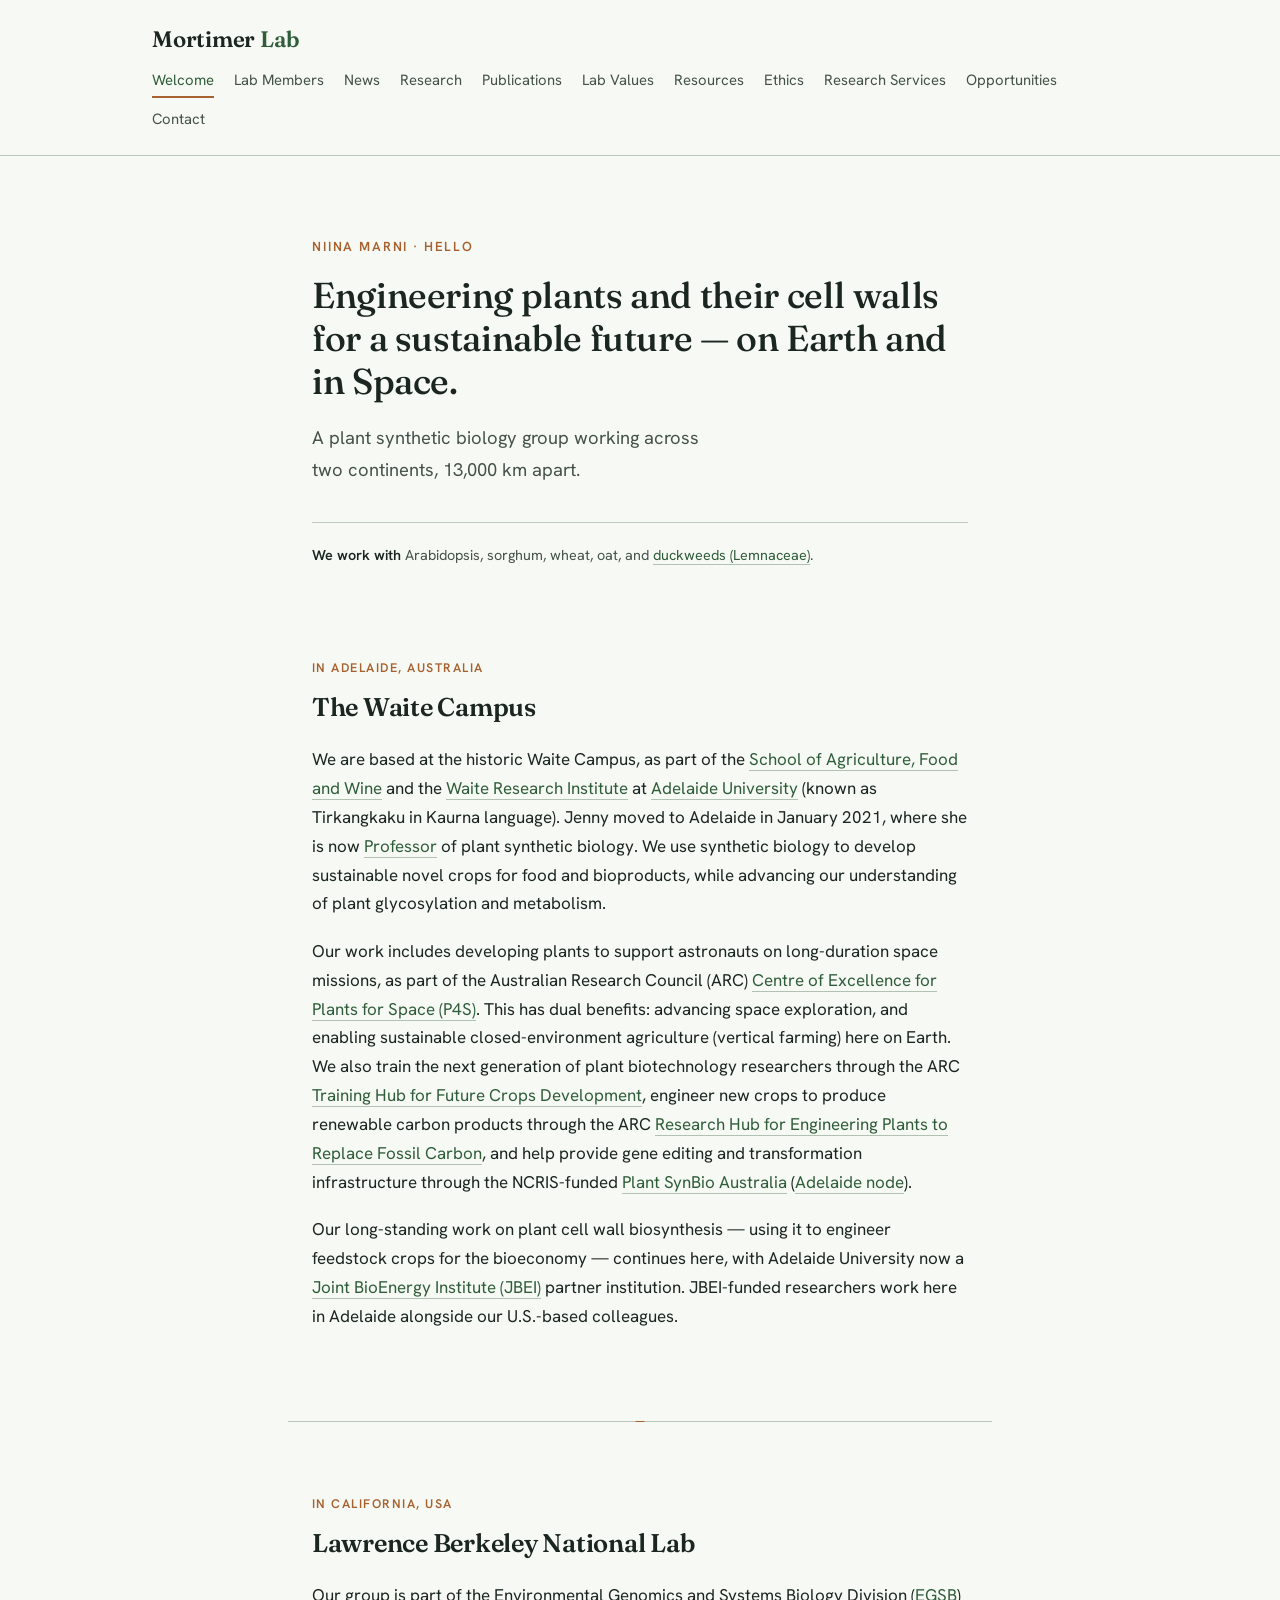
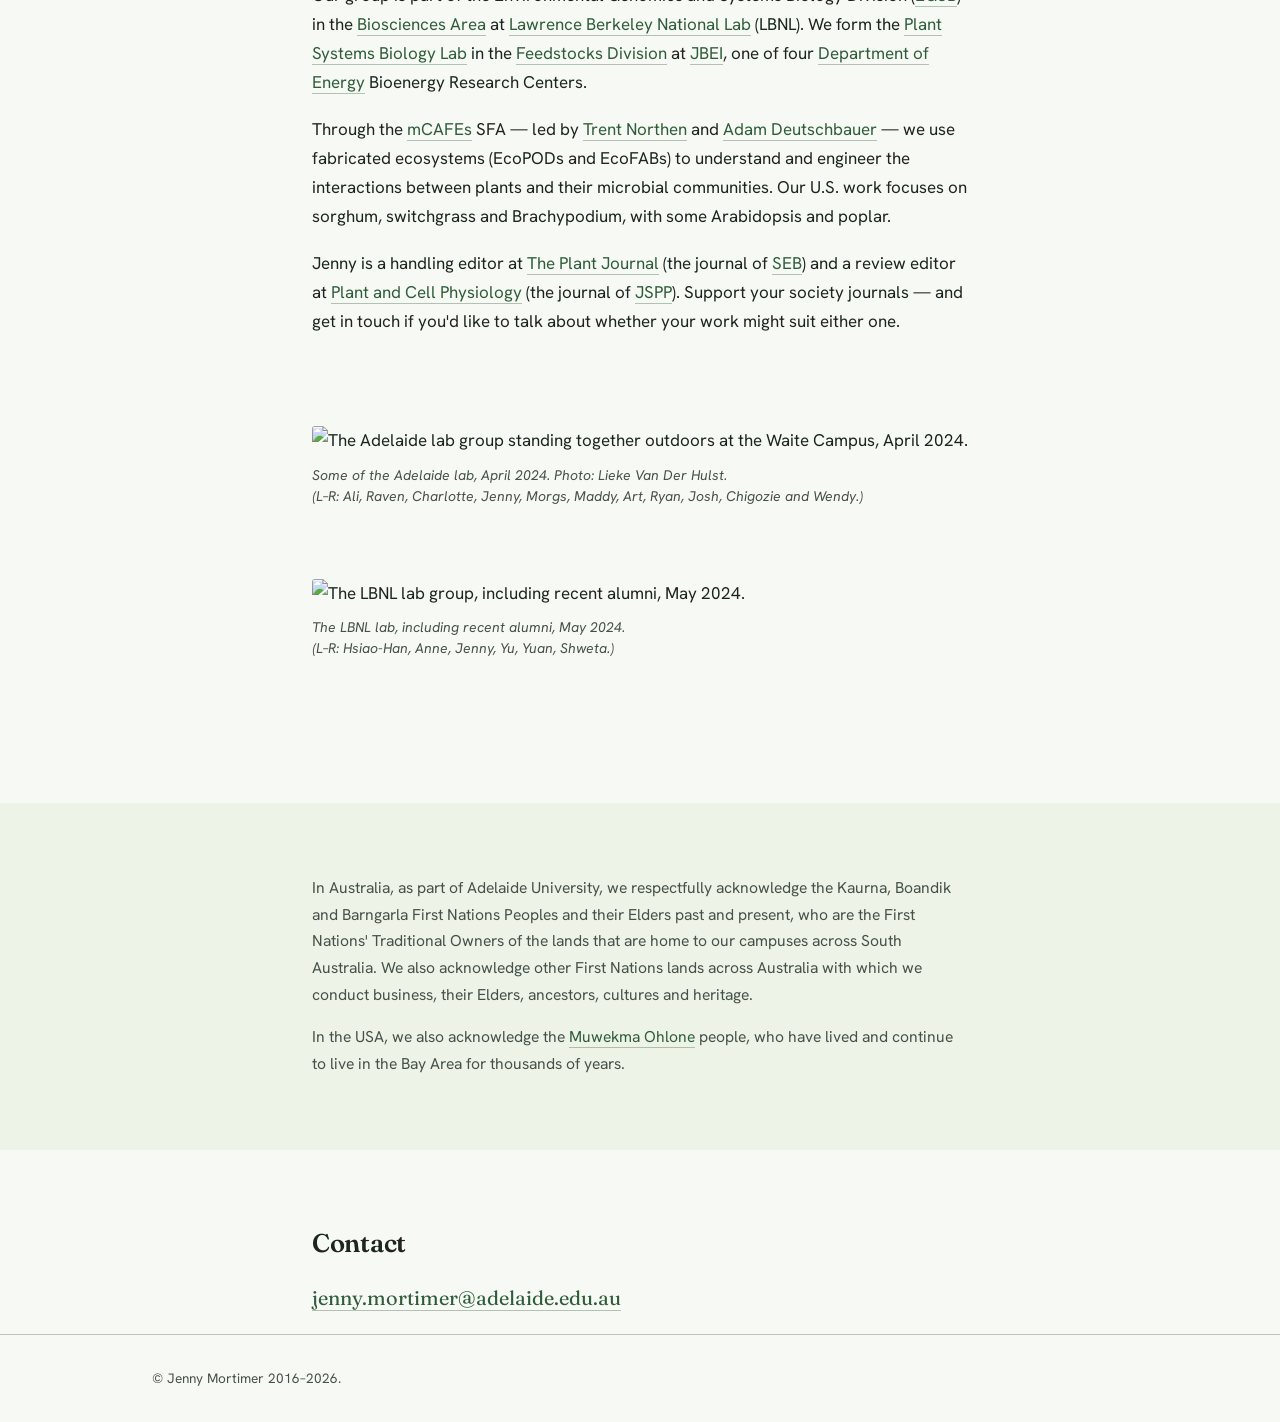
==== index.html @ 2d6cb2d3 "Initial upload" ====
<!DOCTYPE html>
<html lang="en">
<head>
<meta charset="utf-8">
<meta name="viewport" content="width=device-width, initial-scale=1">
<title>Mortimer Laboratory — Engineering plants for a sustainable future, on Earth and in Space</title>
<meta name="description" content="The Mortimer Lab engineers plants and their cell walls for a sustainable future, on Earth and in Space. Based at Adelaide University, Australia, and Lawrence Berkeley National Lab, USA.">
<link rel="preconnect" href="https://fonts.googleapis.com">
<link rel="preconnect" href="https://fonts.gstatic.com" crossorigin>
<link href="https://fonts.googleapis.com/css2?family=Fraunces:opsz,wght@9..144,400;9..144,500;9..144,600&family=Hanken+Grotesk:wght@400;500;600&display=swap" rel="stylesheet">
<link rel="stylesheet" href="style.css">
</head>

<body>

<header class="site-header">
  <div class="wrap wrap-wide">
    <a class="wordmark" href="index.html">Mortimer&nbsp;<span>Lab</span></a>
    <nav class="primary" aria-label="Primary">
      <a href="index.html" aria-current="page">Welcome</a>
      <a href="lab-members.html">Lab Members</a>
      <a href="news.html">News</a>
      <a href="research.html">Research</a>
      <a href="publications.html">Publications</a>
      <a href="lab-values.html">Lab Values</a>
      <a href="resources.html">Resources</a>
      <a href="ethics.html">Ethics</a>
      <a href="research-services.html">Research Services</a>
      <a href="opportunities.html">Opportunities</a>
      <a href="contact.html">Contact</a>
    </nav>
  </div>
</header>

<main>

  <section class="hero wrap" aria-labelledby="thesis">
    <p class="eyebrow">Niina marni&nbsp;·&nbsp;Hello</p>
    <h1 id="thesis">Engineering plants and their cell walls for a sustainable future — on Earth and in Space.</h1>
    <p class="lede">A plant synthetic biology group working across two continents, 13,000&nbsp;km apart.</p>
    <p class="systems">
      <strong>We work with</strong> Arabidopsis, sorghum, wheat, oat,
      and <a href="https://duckweedaustralia.org/">duckweeds (Lemnaceae)</a>.
    </p>
  </section>

  <section class="wrap" aria-labelledby="adelaide">
    <h2 id="adelaide"><span class="kicker">In Adelaide, Australia</span>The Waite Campus</h2>
    <p>
      We are based at the historic Waite Campus, as part of the
      <a href="https://adelaideuni.edu.au/about/school/agriculture-food-wine/about/">School of Agriculture, Food and Wine</a>
      and the <a href="https://www.thewaite.org/waite-partners/waite-research-institute/">Waite Research Institute</a>
      at <a href="https://adelaideuni.edu.au/">Adelaide University</a> (known as Tirkangkaku in Kaurna language).
      Jenny moved to Adelaide in January 2021, where she is now
      <a href="https://researchers.adelaide.edu.au/profile/jenny.mortimer">Professor</a> of plant synthetic biology.
      We use synthetic biology to develop sustainable novel crops for food and bioproducts, while advancing our
      understanding of plant glycosylation and metabolism.
    </p>
    <p>
      Our work includes developing plants to support astronauts on long-duration space missions, as part of the
      Australian Research Council (ARC) <a href="https://plants4space.com/">Centre of Excellence for Plants for Space (P4S)</a>.
      This has dual benefits: advancing space exploration, and enabling sustainable closed-environment agriculture
      (vertical farming) here on Earth. We also train the next generation of plant biotechnology researchers through the
      ARC <a href="https://futurecropscentre.edu.au/">Training Hub for Future Crops Development</a>, engineer new crops to
      produce renewable carbon products through the ARC
      <a href="https://plants-for-carbon.com.au/">Research Hub for Engineering Plants to Replace Fossil Carbon</a>, and
      help provide gene editing and transformation infrastructure through the NCRIS-funded
      <a href="https://plantsynbio.au/">Plant SynBio Australia</a>
      (<a href="https://adelaideuni.edu.au/research/plant-synbio-australia/">Adelaide node</a>).
    </p>
    <p>
      Our long-standing work on plant cell wall biosynthesis — using it to engineer feedstock crops for the bioeconomy —
      continues here, with Adelaide University now a <a href="http://www.jbei.org">Joint BioEnergy Institute (JBEI)</a>
      partner institution. JBEI-funded researchers work here in Adelaide alongside our U.S.-based colleagues.
    </p>
  </section>

  <hr class="divider" aria-hidden="true">

  <section class="wrap" aria-labelledby="california">
    <h2 id="california"><span class="kicker">In California, USA</span>Lawrence Berkeley National Lab</h2>
    <p>
      Our group is part of the Environmental Genomics and Systems Biology Division
      (<a href="http://biosciences.lbl.gov/divisions/egsb/">EGSB</a>) in the
      <a href="http://biosciences.lbl.gov/">Biosciences Area</a> at
      <a href="http://www.lbl.gov">Lawrence Berkeley National Lab</a> (LBNL). We form the
      <a href="http://www.jbei.org/research/divisions/feedstock/plant-systems-biology/">Plant Systems Biology Lab</a>
      in the <a href="http://www.jbei.org/research/divisions/feedstock/">Feedstocks Division</a> at
      <a href="http://www.jbei.org">JBEI</a>, one of four
      <a href="http://energy.gov">Department of Energy</a> Bioenergy Research Centers.
    </p>
    <p>
      Through the <a href="https://mcafes.lbl.gov/">mCAFEs</a> SFA — led by
      <a href="http://www.northenlab.org/">Trent Northen</a> and
      <a href="https://biosciences.lbl.gov/profiles/adam-m-deutschbauer/">Adam Deutschbauer</a> — we use fabricated
      ecosystems (EcoPODs and EcoFABs) to understand and engineer the interactions between plants and their microbial
      communities. Our U.S. work focuses on sorghum, switchgrass and Brachypodium, with some Arabidopsis and poplar.
    </p>
    <p>
      Jenny is a handling editor at <a href="https://onlinelibrary.wiley.com/journal/1365313x">The Plant Journal</a>
      (the journal of <a href="https://www.sebiology.org/">SEB</a>) and a review editor at
      <a href="https://academic.oup.com/pcp">Plant and Cell Physiology</a> (the journal of
      <a href="https://jspp.org/en/">JSPP</a>). Support your society journals — and get in touch if you'd like to talk
      about whether your work might suit either one.
    </p>
  </section>

  <section class="wrap" aria-label="The team">
    <figure>
      <img src="https://mortimerlab.org/wp-content/uploads/2024/04/media.jpg?w=1024"
           alt="The Adelaide lab group standing together outdoors at the Waite Campus, April 2024.">
      <figcaption>
        Some of the Adelaide lab, April 2024. Photo: Lieke Van Der Hulst.<br>
        (L–R: Ali, Raven, Charlotte, Jenny, Morgs, Maddy, Art, Ryan, Josh, Chigozie and Wendy.)
      </figcaption>
    </figure>
    <figure>
      <img src="https://mortimerlab.org/wp-content/uploads/2024/05/lbnl.jpeg?w=1024"
           alt="The LBNL lab group, including recent alumni, May 2024.">
      <figcaption>
        The LBNL lab, including recent alumni, May 2024.<br>
        (L–R: Hsiao-Han, Anne, Jenny, Yu, Yuan, Shweta.)
      </figcaption>
    </figure>
  </section>

</main>

<section class="acknowledgement" aria-label="Acknowledgement of Country">
  <div class="wrap">
    <p>
      In Australia, as part of Adelaide University, we respectfully acknowledge the Kaurna, Boandik and Barngarla
      First Nations Peoples and their Elders past and present, who are the First Nations' Traditional Owners of the
      lands that are home to our campuses across South Australia. We also acknowledge other First Nations lands across
      Australia with which we conduct business, their Elders, ancestors, cultures and heritage.
    </p>
    <p>
      In the USA, we also acknowledge the
      <a href="https://grad.berkeley.edu/land-acknowledgement/">Muwekma Ohlone</a> people, who have lived and continue
      to live in the Bay Area for thousands of years.
    </p>
  </div>
</section>

<section class="contact wrap" aria-labelledby="contact">
  <h2 id="contact">Contact</h2>
  <p class="email"><a href="mailto:jenny.mortimer@adelaide.edu.au">jenny.mortimer@adelaide.edu.au</a></p>
</section>

<footer class="site-footer">
  <div class="wrap wrap-wide">© Jenny Mortimer 2016–2026.</div>
</footer>

</body>
</html>
---- style.css ----
/* ============================================================================
   MORTIMER LAB — SHARED STYLESHEET
   Every page links this one file. Edit here once and the whole site updates.
   Sections:
     1. Design tokens (colour, type, layout) — your main dials
     2. Base + links
     3. Header + navigation
     4. Page header (interior pages)
     5. Hero (home page only)
     6. Prose + dividers + figures
     7. Acknowledgement of Country
     8. Lab members (roster)
     9. Publications + patents
    10. News
    11. Research topics
    12. Resources + link lists
    13. Opportunities
    14. Contact + footer
    15. Motion
   ========================================================================== */

/* ====================== 1. DESIGN TOKENS ================================== */
:root{
  /* Colour — botanical palette, deliberately away from flat grey */
  --paper:    #F7F9F4;  /* page background — warm white with a green tint   */
  --band:     #EEF3E8;  /* deeper panel for set-apart sections              */
  --ink:      #1B2620;  /* main text — deep forest charcoal, not pure black */
  --ink-soft: #45524A;  /* secondary text, captions                        */
  --leaf:     #2F5D3A;  /* primary accent — links, rules, emphasis         */
  --leaf-deep:#20412A;  /* darker green for hover                          */
  --stem:     #6E8A74;  /* muted sage — hairlines, quiet detail            */
  --clay:     #A6612F;  /* warm earth accent, used very sparingly          */

  /* Type */
  --display: "Fraunces", Georgia, "Times New Roman", serif;
  --body:    "Hanken Grotesk", -apple-system, BlinkMacSystemFont, "Segoe UI", Roboto, sans-serif;

  /* Layout */
  --measure: 44rem;     /* comfortable reading width                       */
  --wide:    64rem;     /* header / footer / roster width                  */
  --gap:     clamp(2.5rem, 6vw, 4.5rem);
}

*{ box-sizing:border-box; }
html{ scroll-behavior:smooth; }

/* ====================== 2. BASE + LINKS =================================== */
body{
  margin:0;
  background:var(--paper);
  color:var(--ink);
  font-family:var(--body);
  font-size:1.0625rem;
  line-height:1.7;
  -webkit-font-smoothing:antialiased;
  text-rendering:optimizeLegibility;
}

/* Content columns */
.wrap{ width:100%; max-width:var(--measure); margin-inline:auto; padding-inline:1.5rem; }
.wrap-wide{ max-width:var(--wide); }

a{
  color:var(--leaf);
  text-decoration:none;
  border-bottom:1px solid color-mix(in srgb, var(--leaf) 35%, transparent);
  transition:color .15s ease, border-color .15s ease;
}
a:hover{ color:var(--leaf-deep); border-bottom-color:var(--clay); }
a:focus-visible{ outline:2px solid var(--leaf); outline-offset:3px; border-radius:2px; }

/* A reusable eyebrow label */
.eyebrow{
  font-size:.82rem; letter-spacing:.14em; text-transform:uppercase;
  color:var(--clay); font-weight:600; margin:0 0 1rem;
}

/* ====================== 3. HEADER + NAV =================================== */
.site-header{
  border-bottom:1px solid color-mix(in srgb, var(--stem) 45%, transparent);
  background:var(--paper);
}
.site-header .wrap{
  display:flex; flex-wrap:wrap; align-items:baseline;
  gap:.5rem 2rem; padding-block:1.25rem;
}
.wordmark{
  font-family:var(--display); font-weight:600; font-size:1.4rem;
  letter-spacing:-0.01em; color:var(--ink); border:0; white-space:nowrap;
}
.wordmark span{ color:var(--leaf); }

nav.primary{ margin-left:auto; display:flex; flex-wrap:wrap; gap:.4rem 1.25rem; font-size:.93rem; }
nav.primary a{ border:0; color:var(--ink-soft); padding-block:.15rem; }
nav.primary a:hover{ color:var(--leaf); }
nav.primary a[aria-current="page"]{ color:var(--leaf); border-bottom:2px solid var(--clay); }

/* ====================== 4. PAGE HEADER (interior pages) =================== */
.page-head{ padding-block:clamp(2.5rem,6vw,4rem) var(--gap); }
.page-title{
  font-family:var(--display); font-weight:500;
  font-size:clamp(1.9rem, 4vw, 2.6rem); line-height:1.15;
  letter-spacing:-0.015em; margin:0;
}
.page-head .standfirst{
  font-size:1.15rem; color:var(--ink-soft); margin:1rem 0 0; max-width:46ch;
}

/* ====================== 5. HERO (home only) ============================== */
.hero{ padding-block:clamp(2.5rem,7vw,5rem) var(--gap); animation:rise .6s ease both; }
.hero h1{
  font-family:var(--display); font-weight:500;
  /* Kept deliberately restrained — large enough to lead, not to shout */
  font-size:clamp(1.5rem, 3.4vw, 2.25rem); line-height:1.2;
  letter-spacing:-0.01em; margin:0 0 1.25rem; max-width:30ch;
}
.hero .lede{ font-size:1.15rem; color:var(--ink-soft); max-width:42ch; margin:0; }
.systems{
  margin-top:2.25rem; padding-top:1.25rem;
  border-top:1px solid color-mix(in srgb, var(--stem) 40%, transparent);
  font-size:.9rem; color:var(--ink-soft);
}
.systems strong{ color:var(--ink); font-weight:600; }

/* ====================== 6. PROSE + DIVIDERS + FIGURES ==================== */
main section{ padding-block:0 var(--gap); }

h2{
  font-family:var(--display); font-weight:600; font-size:1.6rem;
  letter-spacing:-0.01em; margin:0 0 1rem; scroll-margin-top:1.5rem;
}
h3{ font-family:var(--display); font-weight:600; font-size:1.2rem; margin:0 0 .5rem; }
p{ margin:0 0 1.15rem; }
ul, ol{ margin:0 0 1.15rem; padding-left:1.25rem; }
li{ margin-bottom:.35rem; }

/* Eyebrow that sits above an h2 (e.g. a place name) */
.kicker{
  display:block; font-family:var(--body); font-weight:600; font-size:.78rem;
  letter-spacing:.12em; text-transform:uppercase; color:var(--clay); margin-bottom:.4rem;
}

/* Thin divider with a small node — a quiet nod to plant stems */
.divider{
  border:0; height:1px; background:color-mix(in srgb, var(--stem) 45%, transparent);
  max-width:var(--measure); margin:0 auto var(--gap); position:relative;
}
.divider::before{
  content:""; position:absolute; left:50%; top:50%;
  width:7px; height:7px; transform:translate(-50%,-50%) rotate(45deg); background:var(--clay);
}

figure{ margin:0 0 var(--gap); }
figure img{ width:100%; height:auto; border-radius:3px; display:block; }
figcaption{ font-size:.875rem; color:var(--ink-soft); font-style:italic; margin-top:.6rem; line-height:1.5; }

/* ====================== 7. ACKNOWLEDGEMENT OF COUNTRY ==================== */
.acknowledgement{ background:var(--band); padding-block:var(--gap); margin-bottom:var(--gap); }
.acknowledgement p{ font-size:.98rem; color:var(--ink-soft); margin-bottom:1rem; }
.acknowledgement p:last-child{ margin-bottom:0; }

/* ====================== 8. LAB MEMBERS (roster) ========================= */
.roster-nav{ display:flex; flex-wrap:wrap; gap:.4rem 1.25rem; font-size:.9rem; margin-bottom:var(--gap); }
.roster-nav a{ border:0; color:var(--ink-soft); }
.roster-nav a:hover{ color:var(--leaf); }

.person{ display:flex; gap:1.1rem; margin-bottom:2rem; }
.person .avatar{
  width:88px; height:88px; flex:none; object-fit:cover; border-radius:3px;
  background:var(--band);
}
.person-name{ margin:0 0 .15rem; font-size:1.1rem; }
.person-role{
  display:block; font-family:var(--body); font-weight:500; font-size:.9rem;
  color:var(--ink-soft); margin-top:.1rem;
}
.person-meta{ list-style:none; padding:0; margin:.5rem 0 .4rem; font-size:.9rem; color:var(--ink-soft); }
.person-meta li{ margin-bottom:.15rem; }
.person-links{ font-size:.88rem; margin:0; }

/* PI gets a larger photo */
.person--lead .avatar{ width:140px; height:auto; }

/* Alumni / "where they went next" — compact list */
.alumni{ list-style:none; padding:0; margin:0; }
.alumni li{ margin-bottom:.7rem; font-size:.95rem; }
.alumni strong{ color:var(--ink); }

/* ====================== 9. PUBLICATIONS + PATENTS ======================= */
.pub-list{ list-style:none; padding:0; margin:0 0 var(--gap); }
.pub-list li{
  padding-left:1.4rem; text-indent:-1.4rem;   /* hanging indent for references */
  margin-bottom:.85rem; font-size:.96rem; line-height:1.6;
}
.pub-list li::before{ content:"–"; color:var(--clay); margin-right:.55rem; }

/* ====================== 10. NEWS ======================================== */
.news-entry{ padding-bottom:1.75rem; margin-bottom:1.75rem;
  border-bottom:1px solid color-mix(in srgb, var(--stem) 30%, transparent); }
.news-entry:last-child{ border-bottom:0; }
.news-date{
  font-family:var(--body); font-weight:600; font-size:.78rem; letter-spacing:.1em;
  text-transform:uppercase; color:var(--clay); margin:0 0 .4rem;
}

/* ====================== 11. RESEARCH TOPICS ============================= */
.topic{ padding-bottom:.5rem; }
.topic-meta{ font-size:.9rem; color:var(--ink-soft); margin:.4rem 0 0; }
.topic-meta strong{ color:var(--ink); }

/* ====================== 12. RESOURCES + LINK LISTS ===================== */
.link-group{ margin-bottom:var(--gap); }
.link-group ul{ list-style:none; padding:0; }
.link-group li{ margin-bottom:.5rem; }

/* ====================== 13. OPPORTUNITIES ============================== */
.position{
  border:1px solid color-mix(in srgb, var(--stem) 40%, transparent);
  border-radius:4px; padding:1.25rem 1.4rem; margin-bottom:1.25rem; background:#fff;
}
.position h3{ margin-top:0; }

/* ====================== 14. CONTACT + FOOTER ========================== */
.contact .email{ font-family:var(--display); font-size:1.25rem; }

.site-footer{
  border-top:1px solid color-mix(in srgb, var(--stem) 45%, transparent);
  padding-block:2rem; font-size:.85rem; color:var(--ink-soft);
}

/* ====================== 15. MOTION ==================================== */
@keyframes rise{ from{ opacity:0; transform:translateY(12px); } to{ opacity:1; transform:none; } }

@media (prefers-reduced-motion:reduce){
  *{ animation:none !important; transition:none !important; }
  html{ scroll-behavior:auto; }
}

/* ====================== RESPONSIVE ==================================== */
@media (max-width:30rem){
  .person{ flex-direction:column; gap:.6rem; }
  .person .avatar{ width:96px; height:96px; }
  .person--lead .avatar{ width:120px; }
}

/* ----------------------------------------------------------------
   16. Contact blocks + misc helpers (added with the final pages)
   ---------------------------------------------------------------- */
.contact-block {
  margin: 2rem 0;
  padding-left: 1rem;
  border-left: 3px solid var(--band);
}
.contact-block h2 {
  margin-top: 0;
}
.person-body {
  flex: 1 1 auto;
  min-width: 0;
}
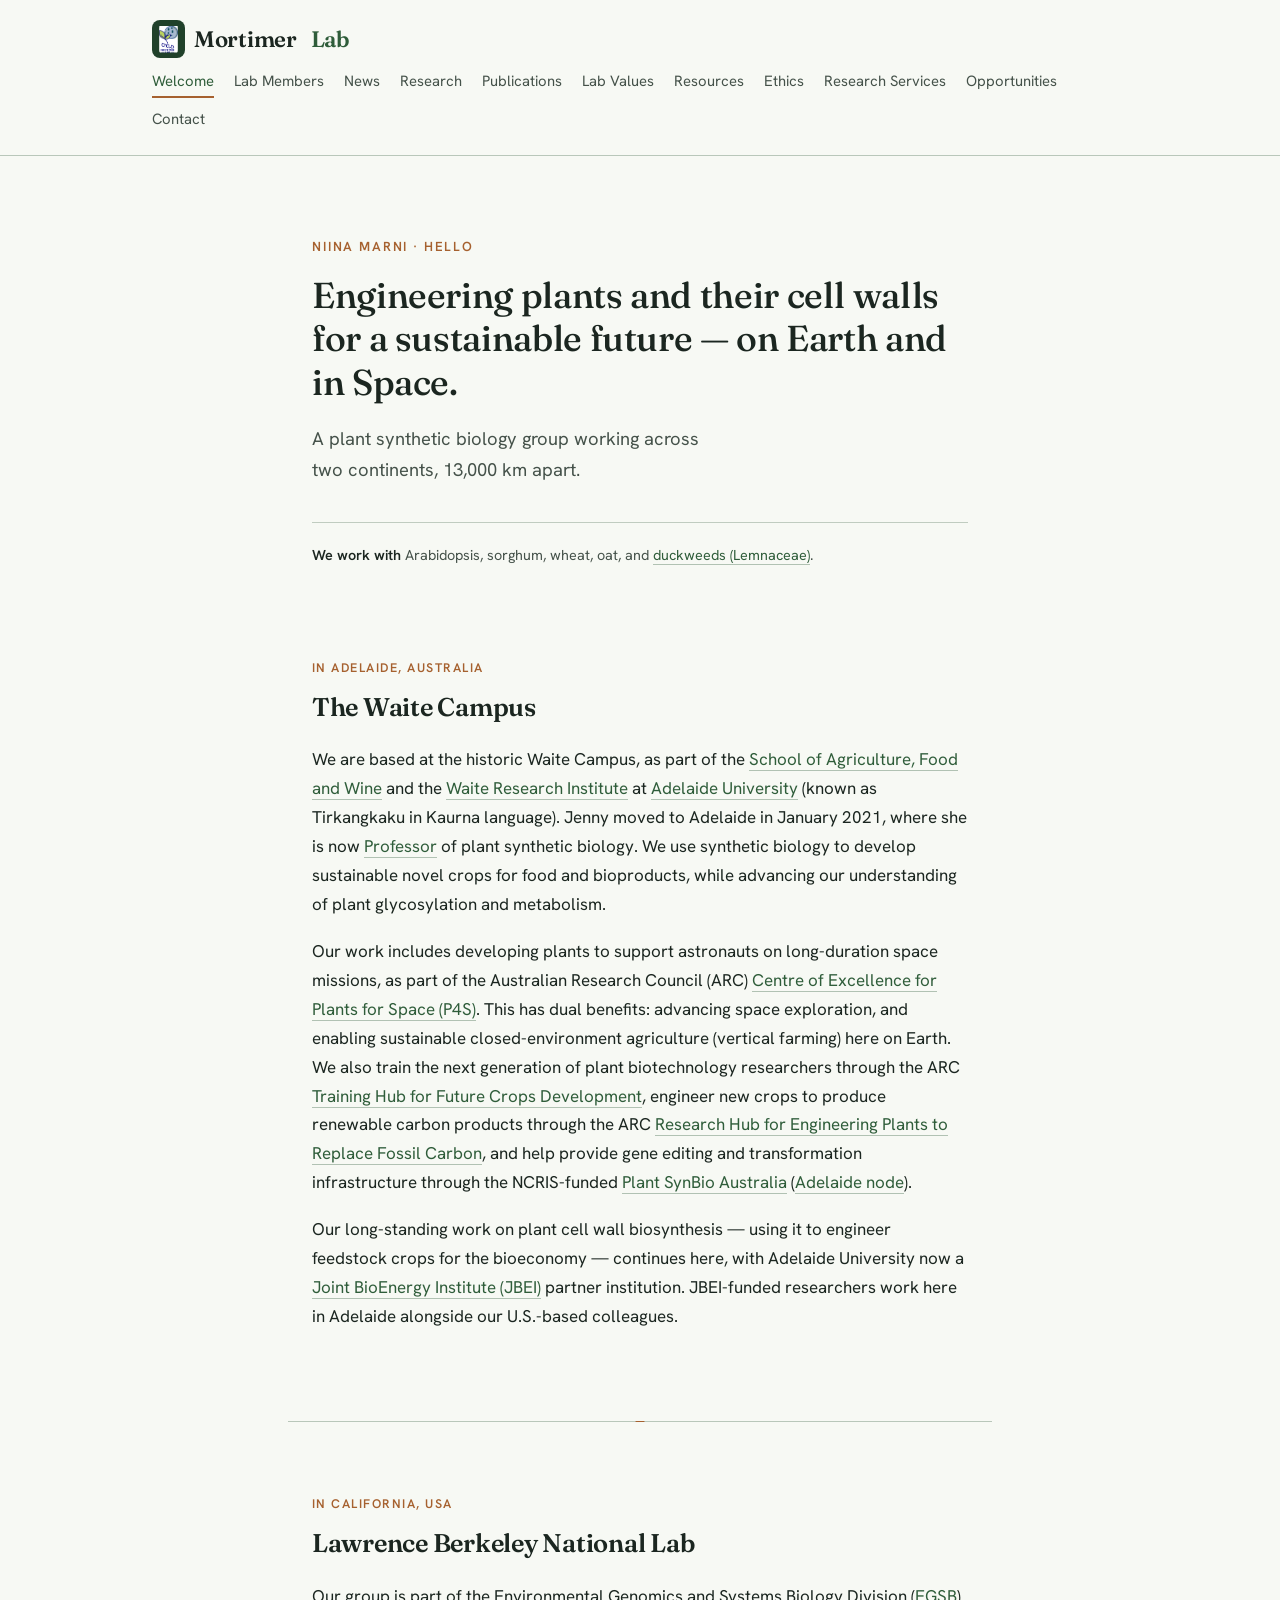
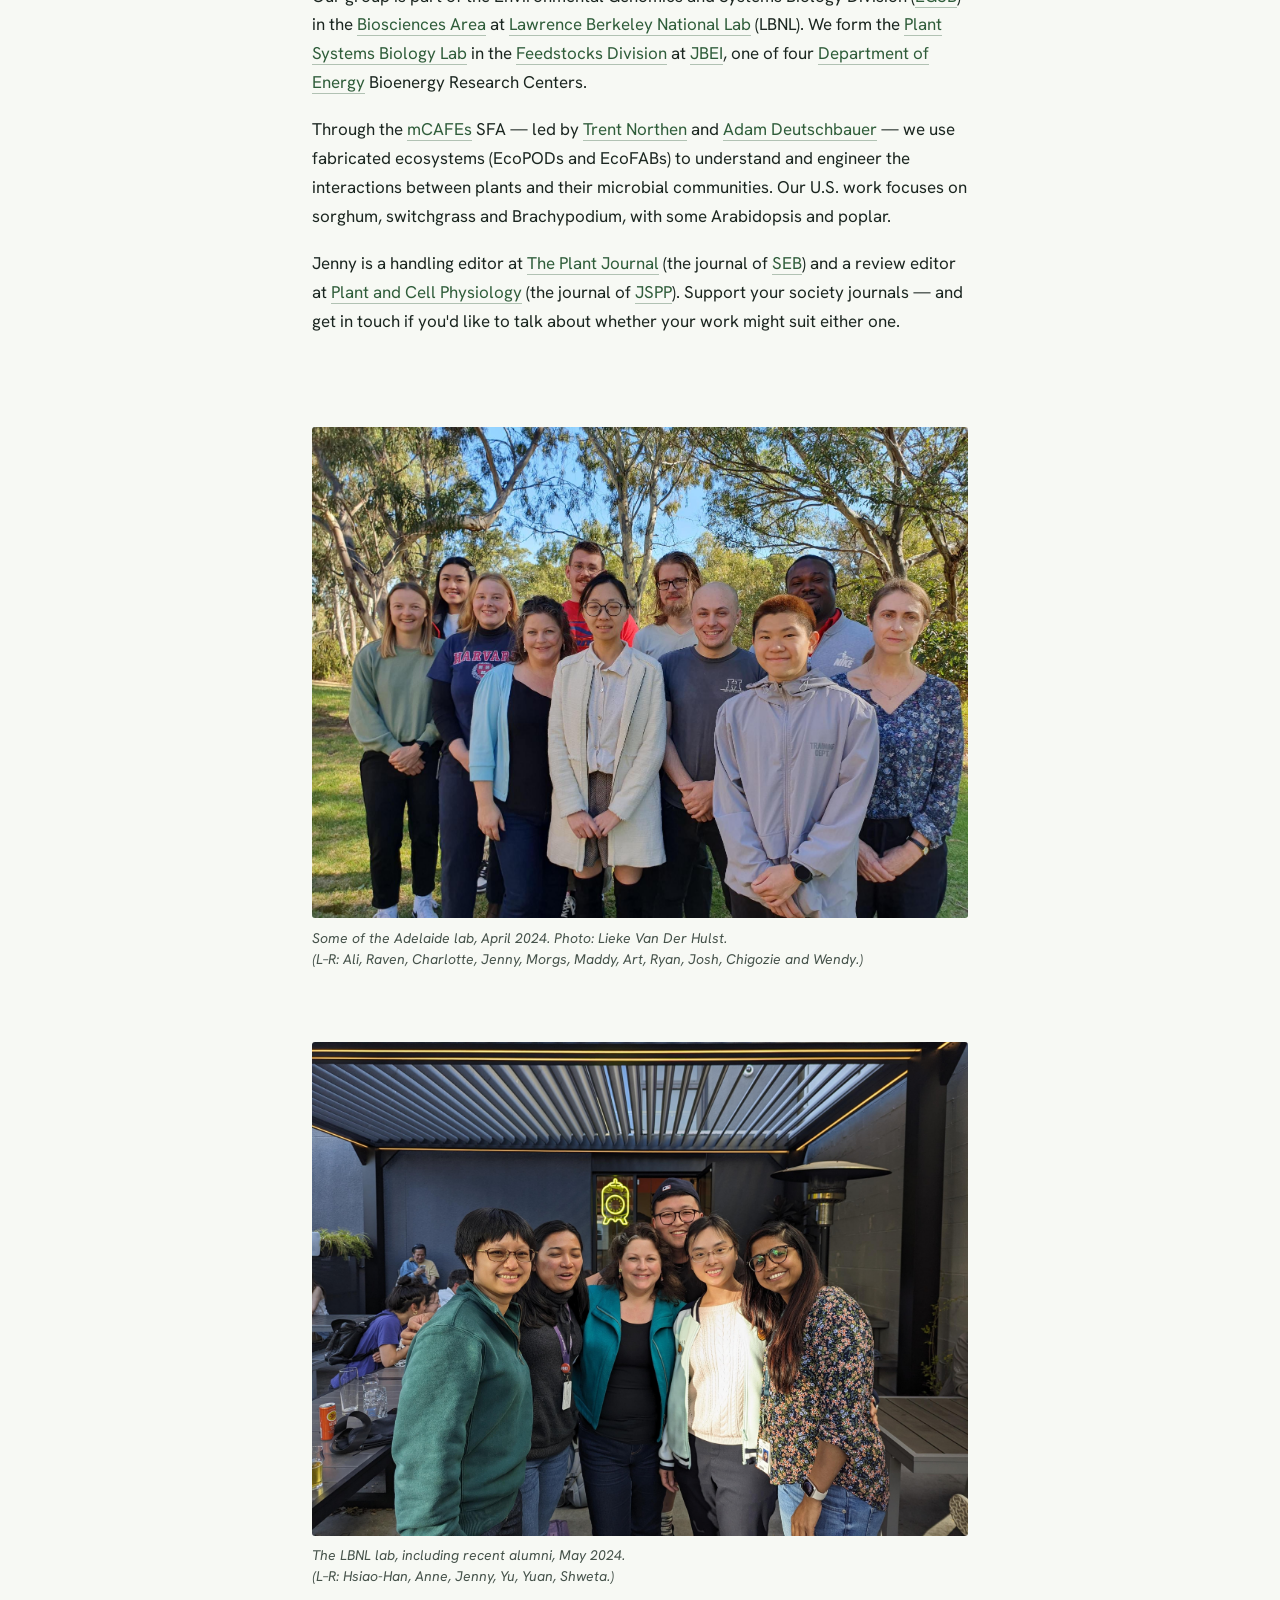
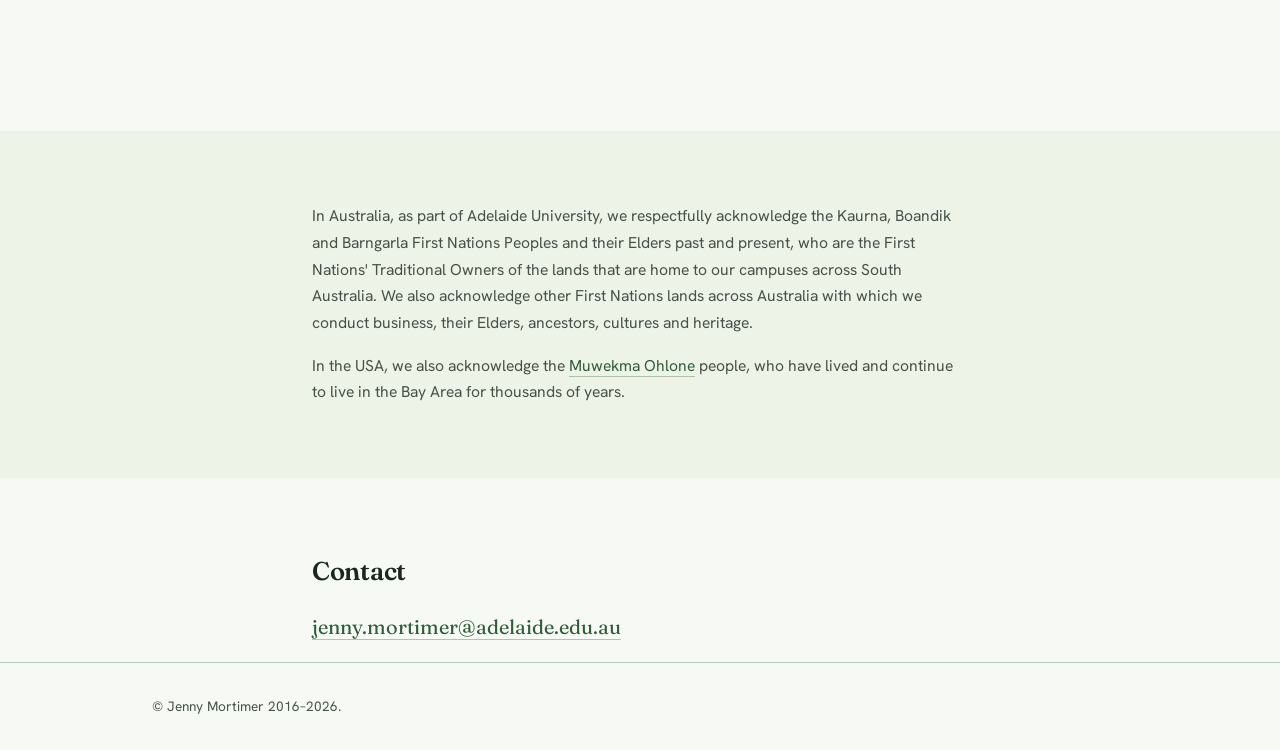
==== commit cc5dfdb1: "Add files via upload" ====
--- a/index.html
+++ b/index.html
@@ -15,7 +15,7 @@
 
 <header class="site-header">
   <div class="wrap wrap-wide">
-    <a class="wordmark" href="index.html">Mortimer&nbsp;<span>Lab</span></a>
+    <a class="wordmark" href="index.html"><img class="wordmark-logo" src="images/white_logo.png" alt="">Mortimer&nbsp;<span>Lab</span></a>
     <nav class="primary" aria-label="Primary">
       <a href="index.html" aria-current="page">Welcome</a>
       <a href="lab-members.html">Lab Members</a>
@@ -107,7 +107,7 @@
 
   <section class="wrap" aria-label="The team">
     <figure>
-      <img src="https://mortimerlab.org/wp-content/uploads/2024/04/media.jpg?w=1024"
+      <img src="images/media.jpg"
            alt="The Adelaide lab group standing together outdoors at the Waite Campus, April 2024.">
       <figcaption>
         Some of the Adelaide lab, April 2024. Photo: Lieke Van Der Hulst.<br>
@@ -115,7 +115,7 @@
       </figcaption>
     </figure>
     <figure>
-      <img src="https://mortimerlab.org/wp-content/uploads/2024/05/lbnl.jpeg?w=1024"
+      <img src="images/lbnl.jpeg"
            alt="The LBNL lab group, including recent alumni, May 2024.">
       <figcaption>
         The LBNL lab, including recent alumni, May 2024.<br>
--- a/style.css
+++ b/style.css
@@ -85,10 +85,15 @@
   gap:.5rem 2rem; padding-block:1.25rem;
 }
 .wordmark{
+  display:inline-flex; align-items:center; gap:.55rem;
   font-family:var(--display); font-weight:600; font-size:1.4rem;
   letter-spacing:-0.01em; color:var(--ink); border:0; white-space:nowrap;
 }
 .wordmark span{ color:var(--leaf); }
+.wordmark-logo{
+  height:2.4rem; width:auto; display:block;
+  background:var(--leaf-deep); padding:.35rem .45rem; border-radius:8px;
+}
 
 nav.primary{ margin-left:auto; display:flex; flex-wrap:wrap; gap:.4rem 1.25rem; font-size:.93rem; }
 nav.primary a{ border:0; color:var(--ink-soft); padding-block:.15rem; }
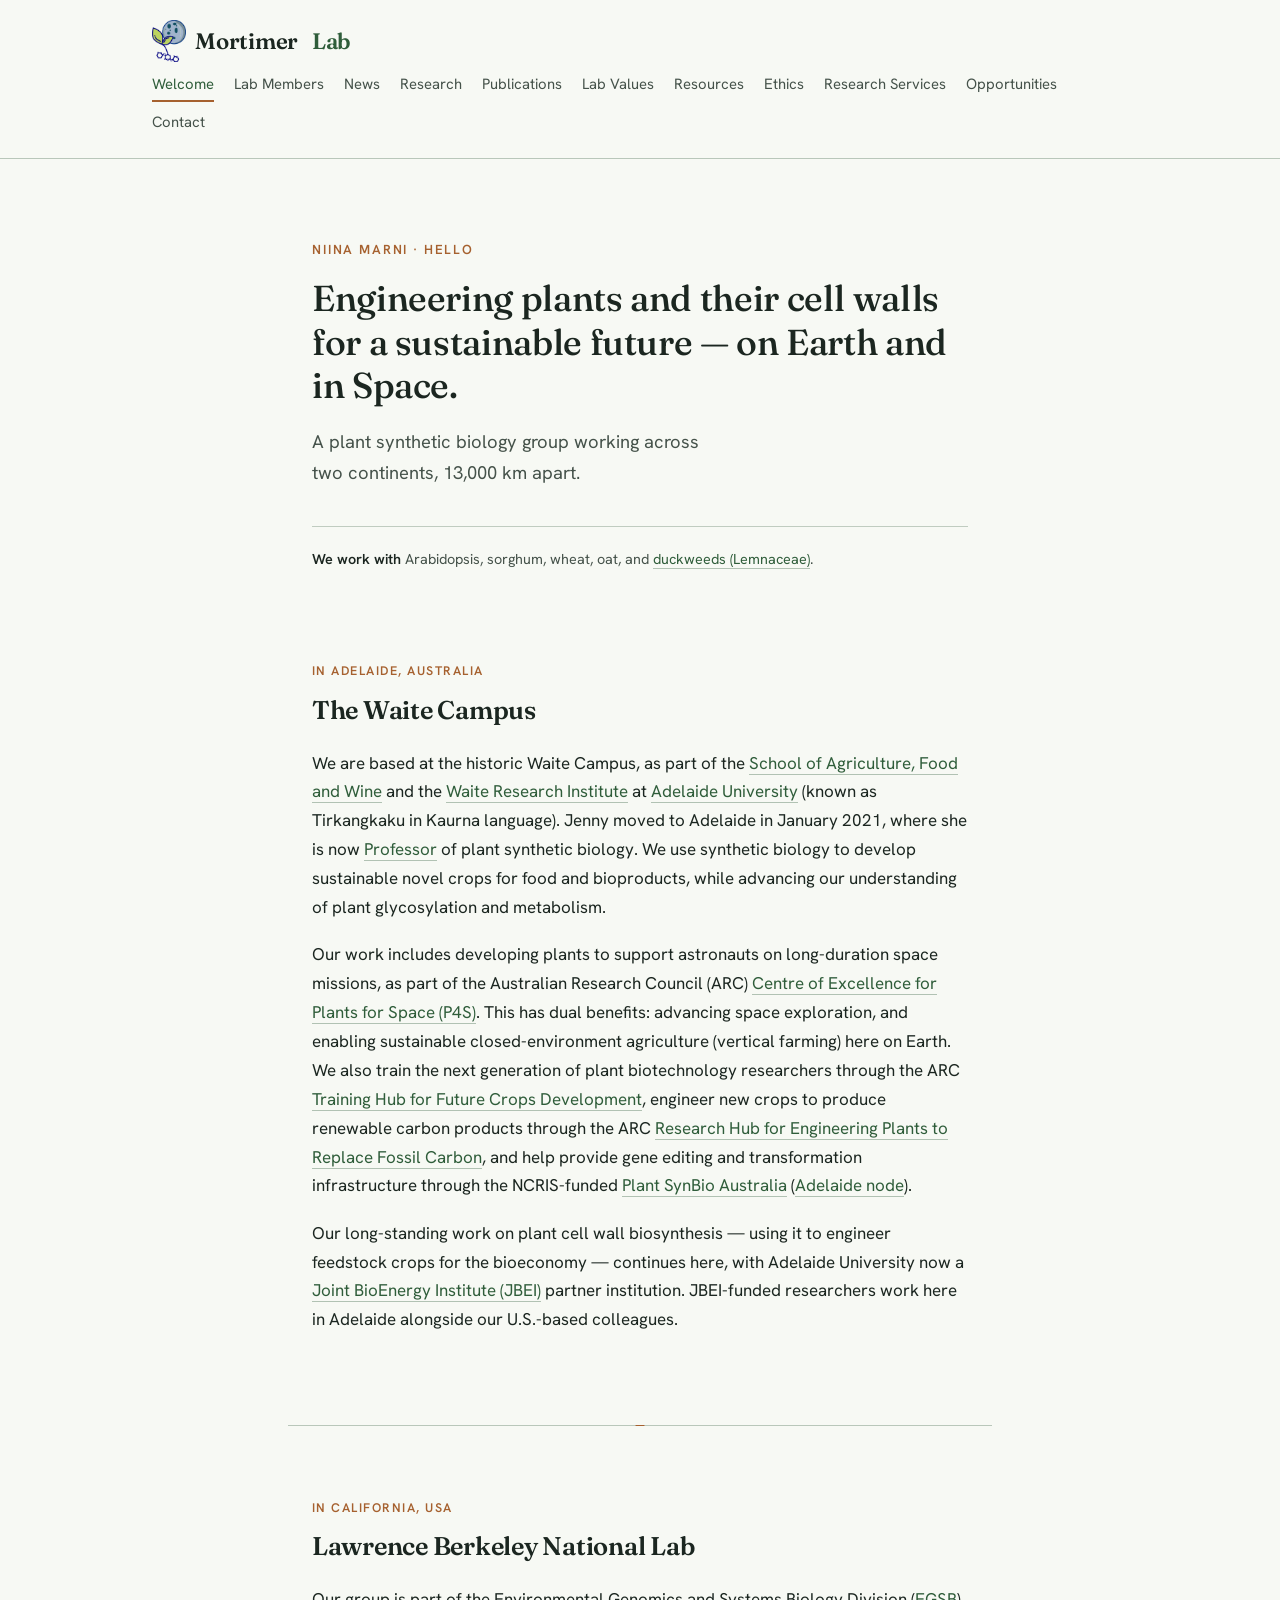
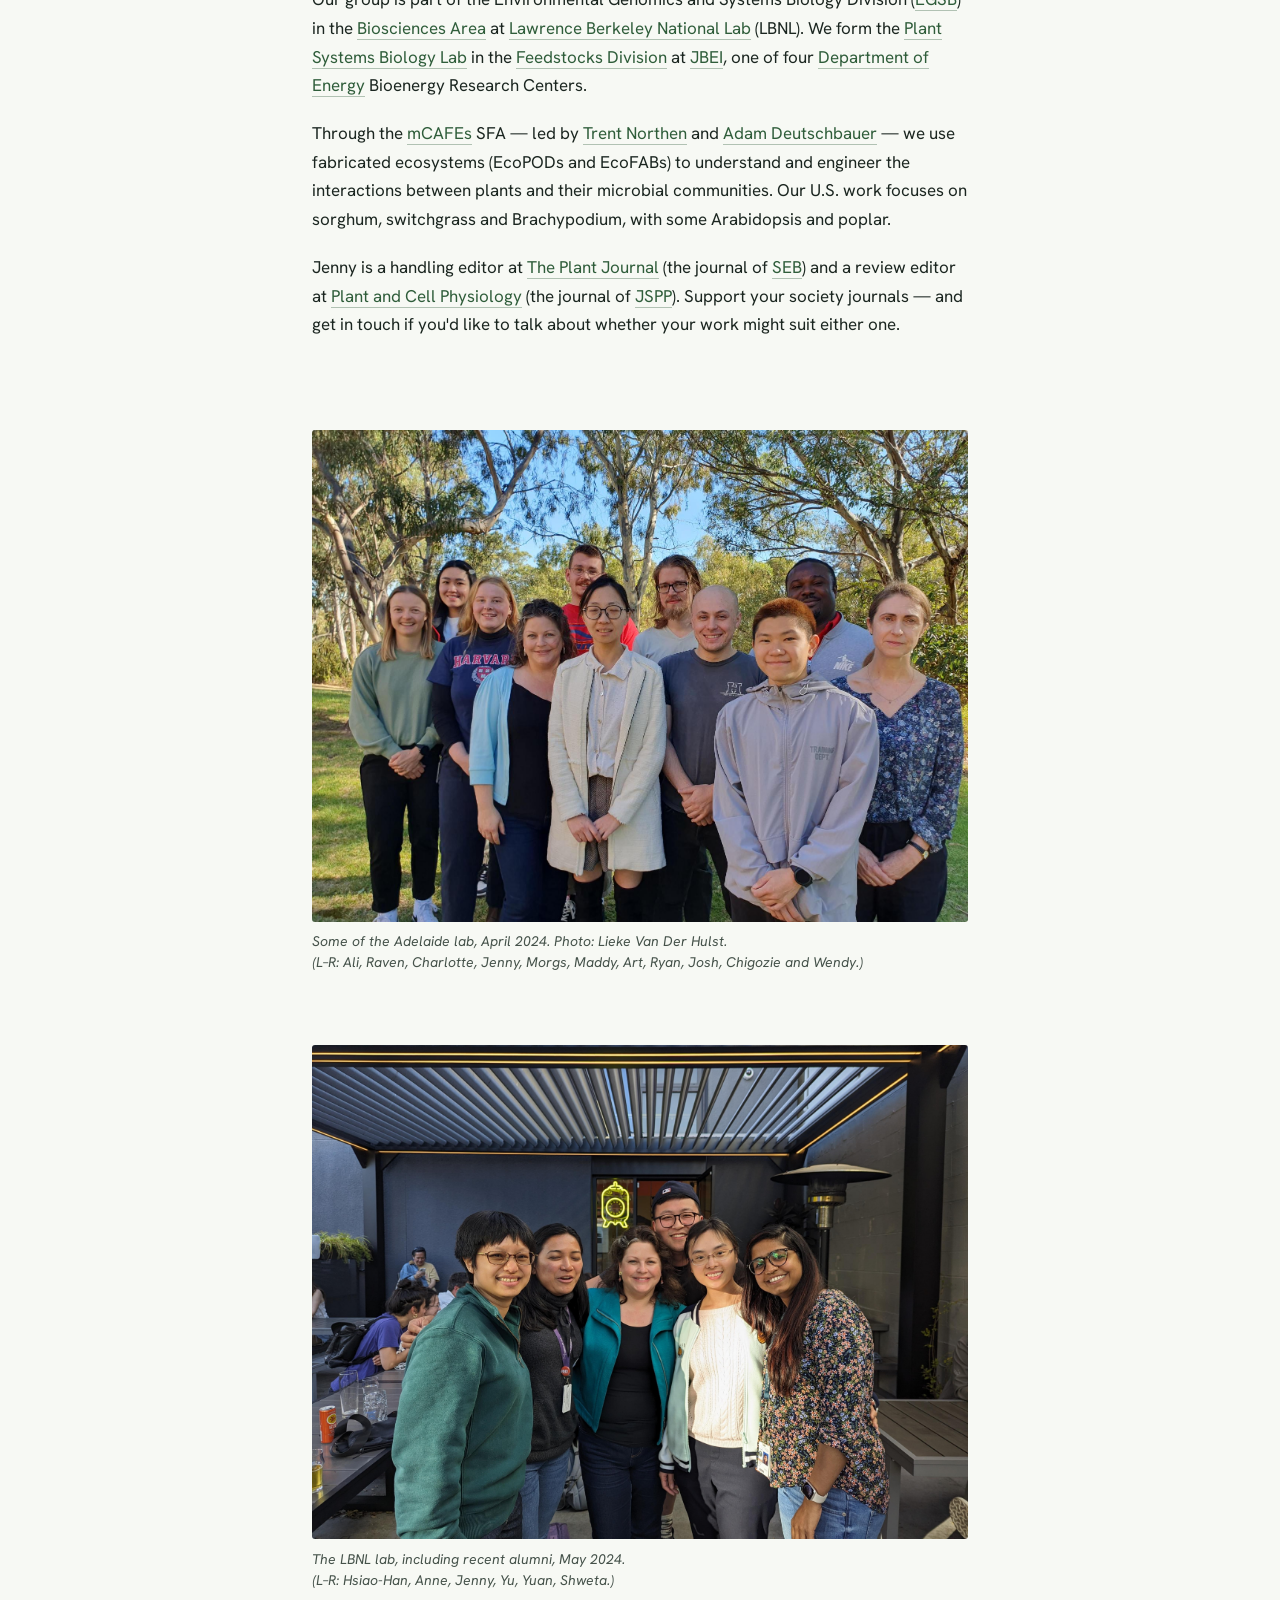
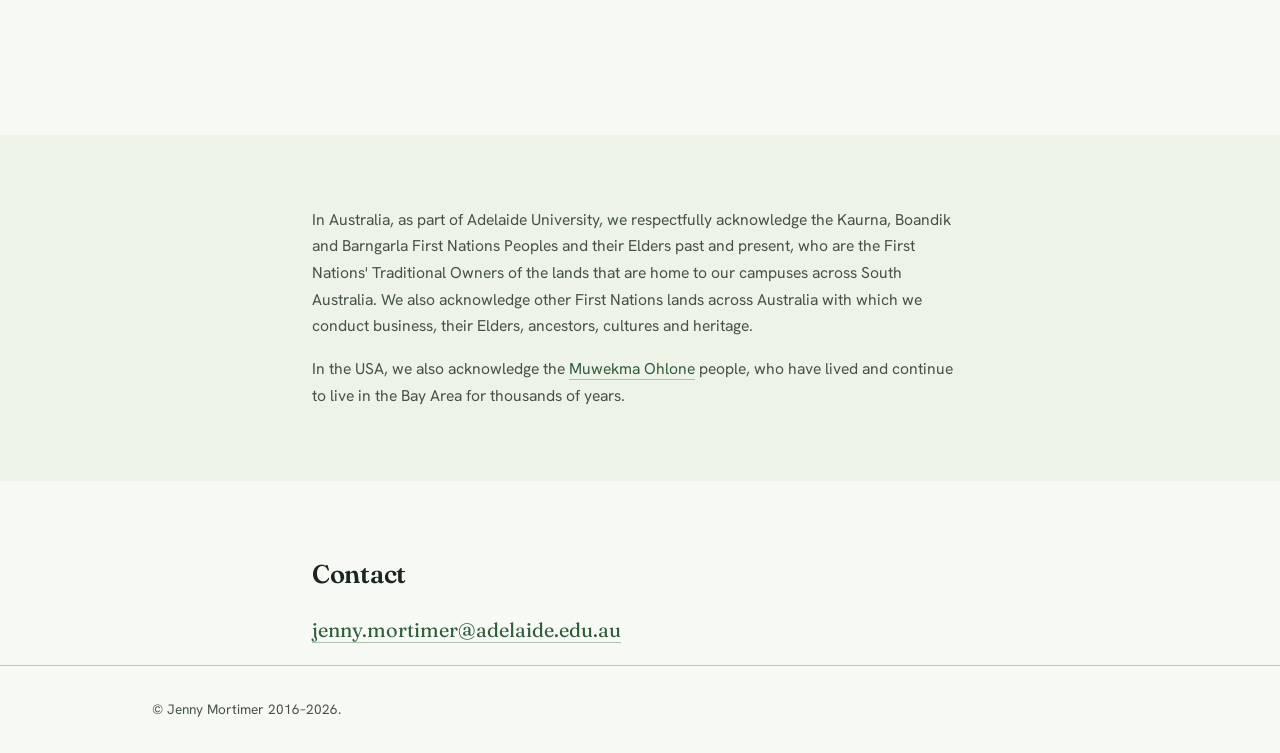
==== commit 1fa97e94: "Add files via upload" ====
--- a/index.html
+++ b/index.html
@@ -15,7 +15,7 @@
 
 <header class="site-header">
   <div class="wrap wrap-wide">
-    <a class="wordmark" href="index.html"><img class="wordmark-logo" src="images/white_logo.png" alt="">Mortimer&nbsp;<span>Lab</span></a>
+    <a class="wordmark" href="index.html"><img class="wordmark-logo" src="images/mortimer-logo.png" alt="">Mortimer&nbsp;<span>Lab</span></a>
     <nav class="primary" aria-label="Primary">
       <a href="index.html" aria-current="page">Welcome</a>
       <a href="lab-members.html">Lab Members</a>
--- a/style.css
+++ b/style.css
@@ -91,8 +91,7 @@
 }
 .wordmark span{ color:var(--leaf); }
 .wordmark-logo{
-  height:2.4rem; width:auto; display:block;
-  background:var(--leaf-deep); padding:.35rem .45rem; border-radius:8px;
+  height:2.6rem; width:auto; display:block;
 }
 
 nav.primary{ margin-left:auto; display:flex; flex-wrap:wrap; gap:.4rem 1.25rem; font-size:.93rem; }
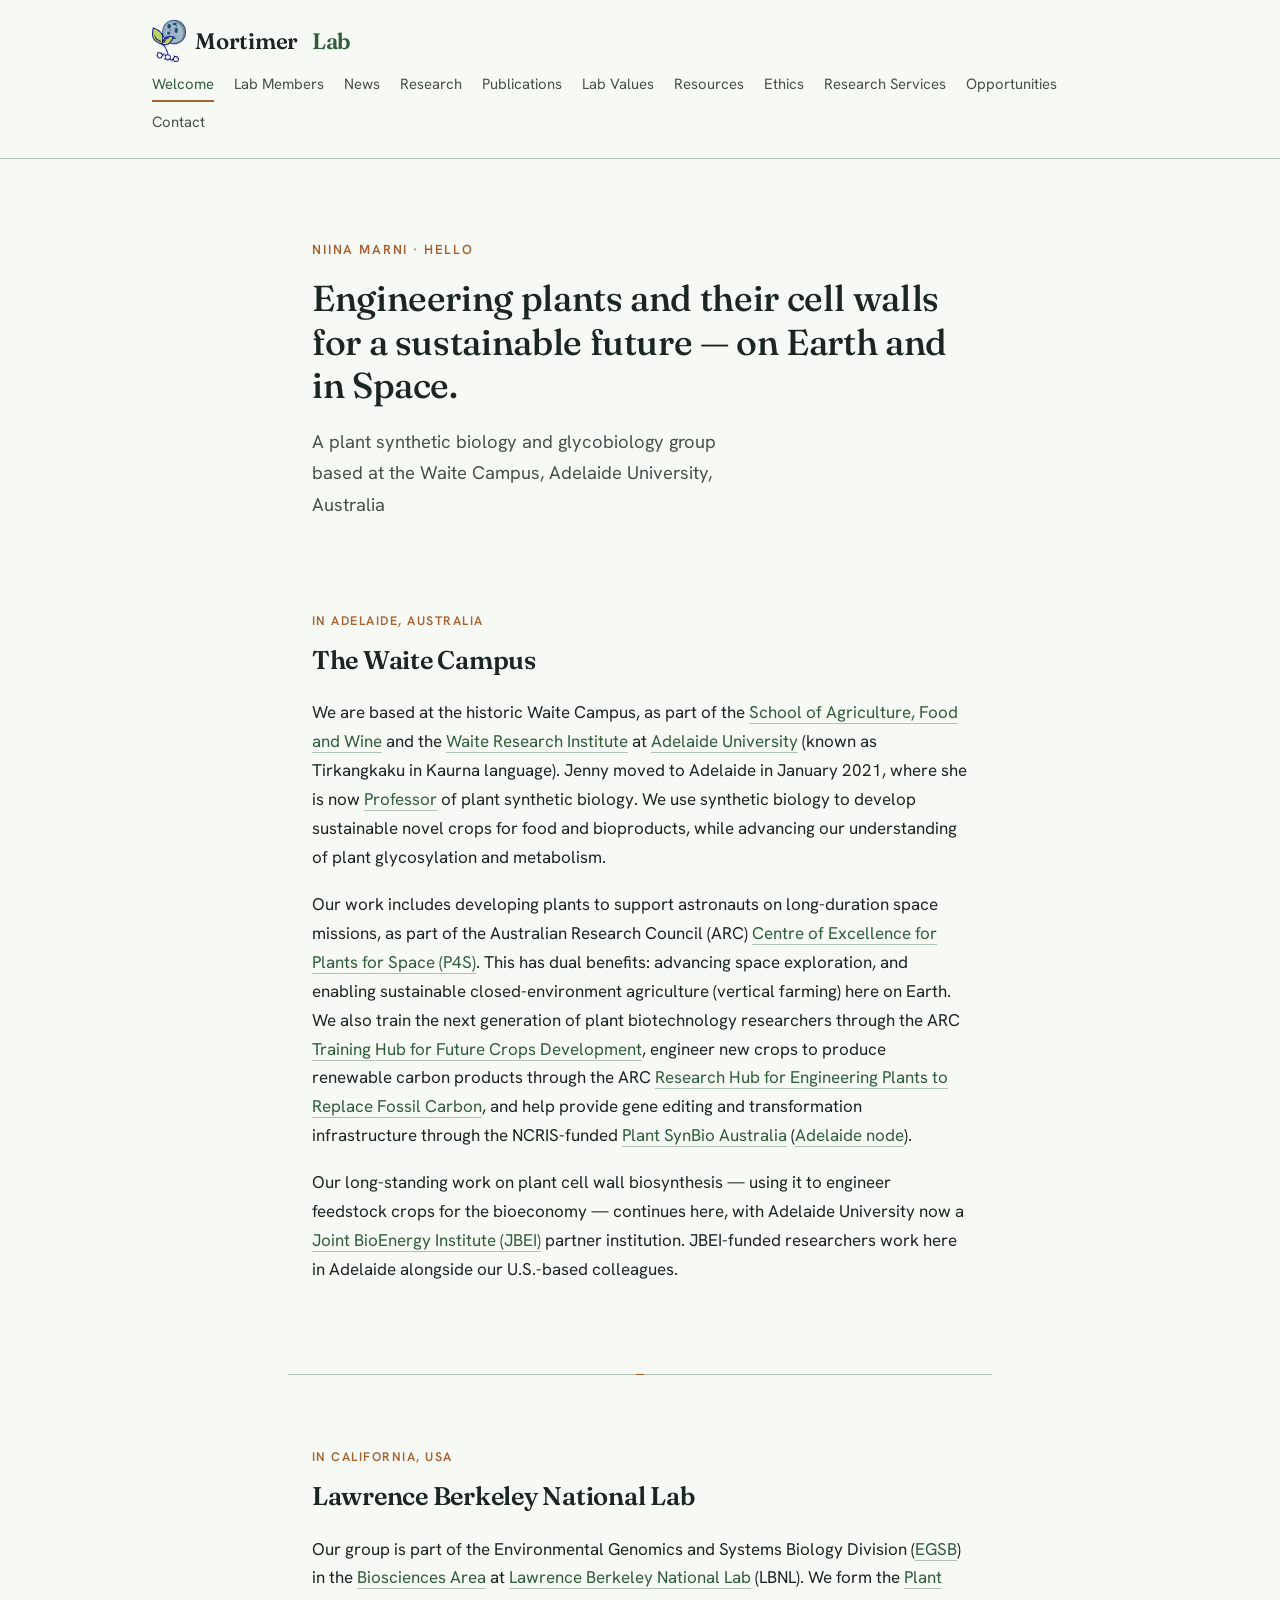
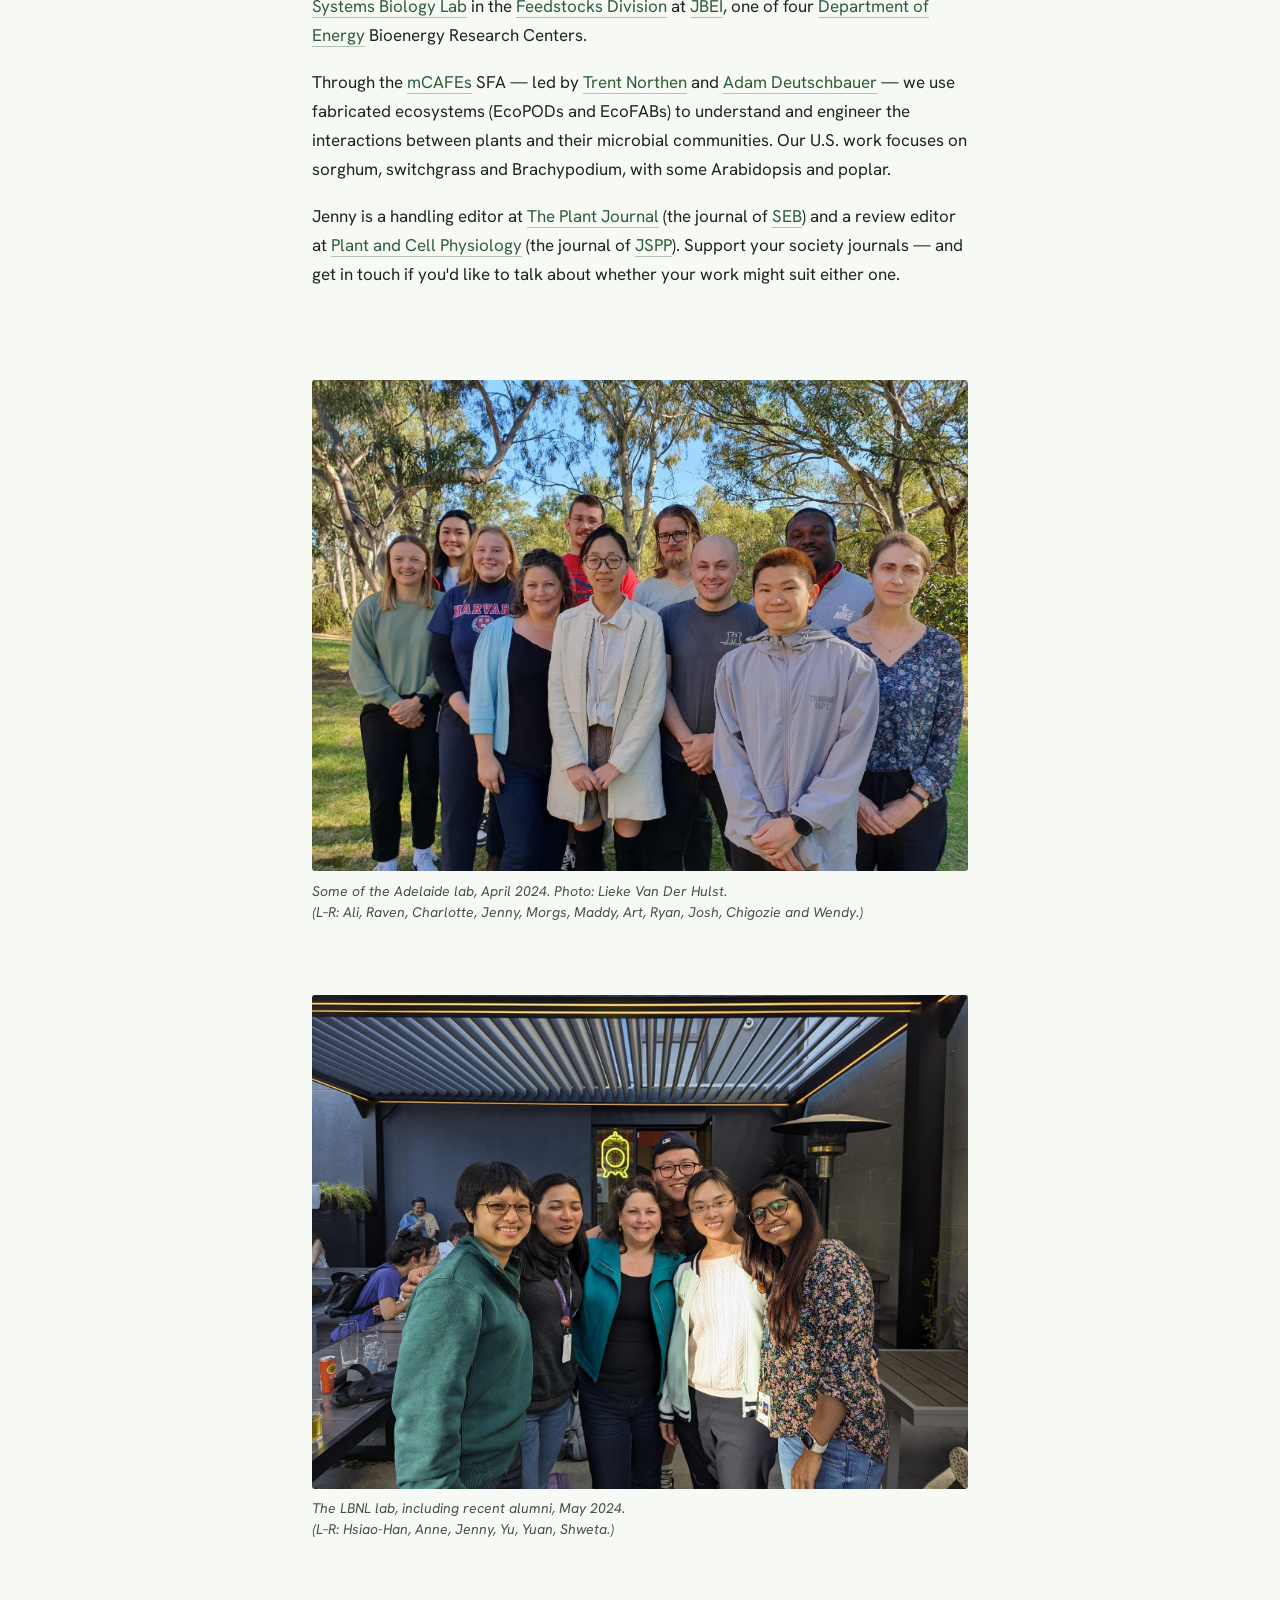
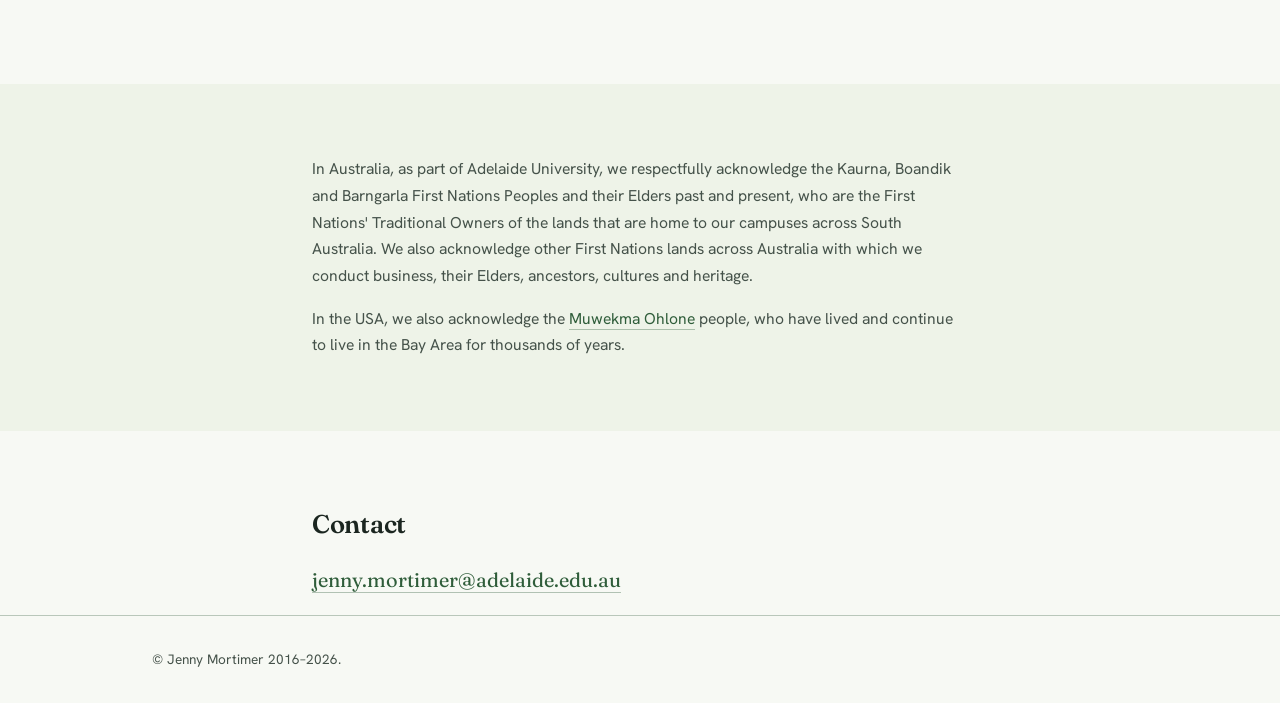
==== commit 777066a1: "b" ====
--- a/index.html
+++ b/index.html
@@ -37,10 +37,7 @@
   <section class="hero wrap" aria-labelledby="thesis">
     <p class="eyebrow">Niina marni&nbsp;·&nbsp;Hello</p>
     <h1 id="thesis">Engineering plants and their cell walls for a sustainable future — on Earth and in Space.</h1>
-    <p class="lede">A plant synthetic biology group working across two continents, 13,000&nbsp;km apart.</p>
-    <p class="systems">
-      <strong>We work with</strong> Arabidopsis, sorghum, wheat, oat,
-      and <a href="https://duckweedaustralia.org/">duckweeds (Lemnaceae)</a>.
+    <p class="lede">A plant synthetic biology and glycobiology group based at the Waite&nbsp;Campus, Adelaide&nbsp;University, Australia</p>
     </p>
   </section>
 
--- a/style.css
+++ b/style.css
@@ -170,7 +170,7 @@
 
 .person{ display:flex; gap:1.1rem; margin-bottom:2rem; }
 .person .avatar{
-  width:88px; height:88px; flex:none; object-fit:cover; border-radius:3px;
+  width:120px; height:120px; flex:none; object-fit:cover; border-radius:3px;
   background:var(--band);
 }
 .person-name{ margin:0 0 .15rem; font-size:1.1rem; }
@@ -182,8 +182,7 @@
 .person-meta li{ margin-bottom:.15rem; }
 .person-links{ font-size:.88rem; margin:0; }
 
-/* PI gets a larger photo */
-.person--lead .avatar{ width:140px; height:auto; }
+/* all roster photos share one size (PI included) */
 
 /* Alumni / "where they went next" — compact list */
 .alumni{ list-style:none; padding:0; margin:0; }
@@ -243,8 +242,7 @@
 /* ====================== RESPONSIVE ==================================== */
 @media (max-width:30rem){
   .person{ flex-direction:column; gap:.6rem; }
-  .person .avatar{ width:96px; height:96px; }
-  .person--lead .avatar{ width:120px; }
+  .person .avatar{ width:100px; height:100px; }
 }
 
 /* ----------------------------------------------------------------
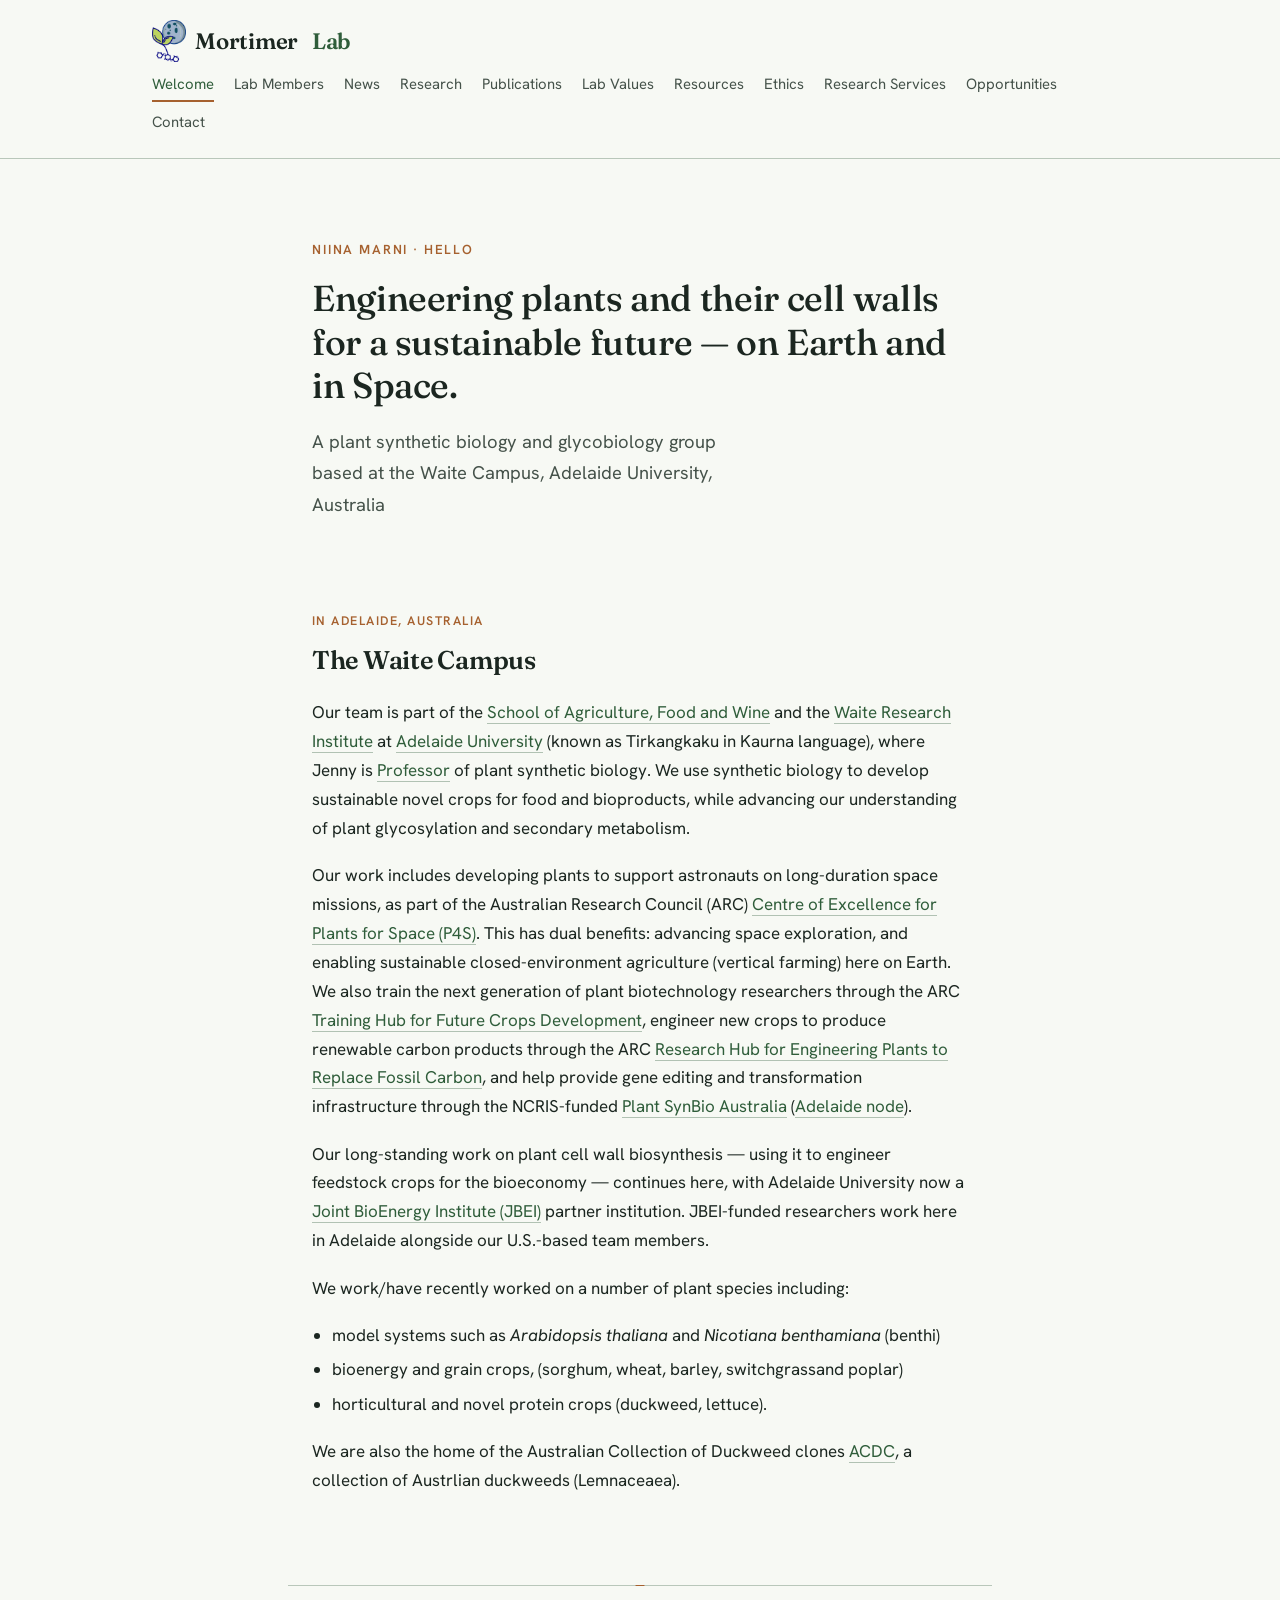
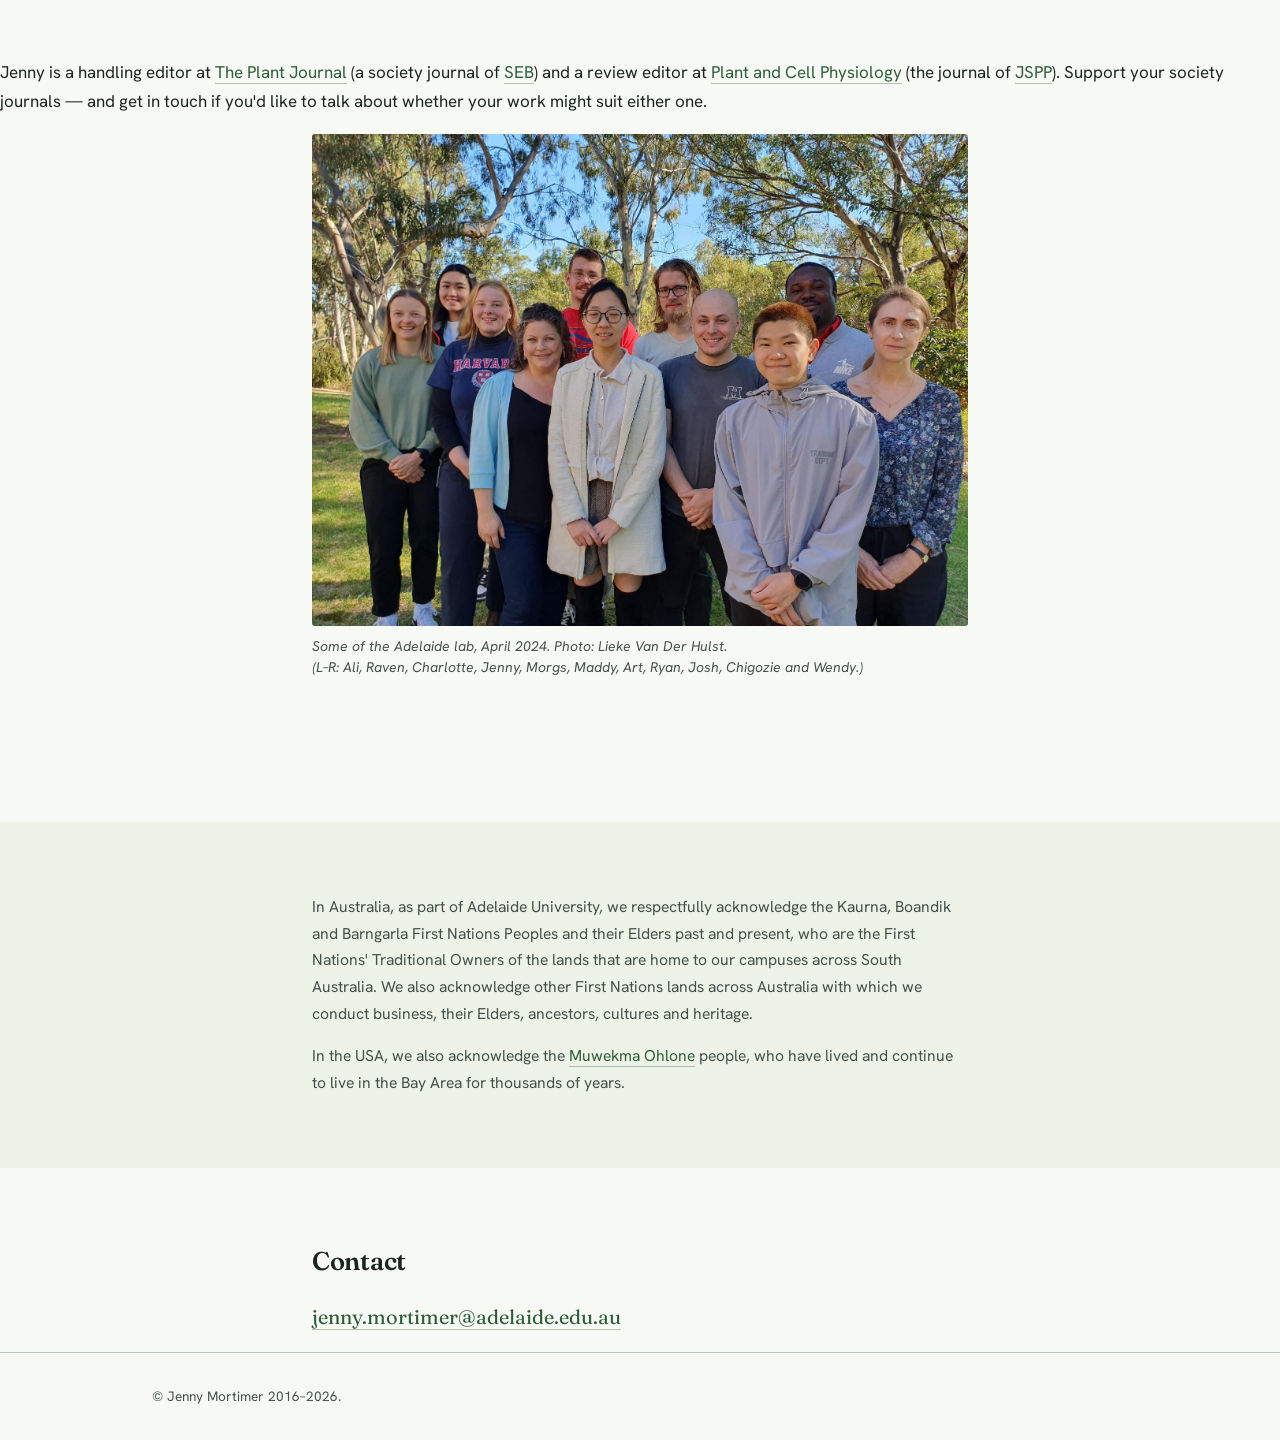
==== commit ee18f5b1: "update" ====
--- a/index.html
+++ b/index.html
@@ -44,14 +44,14 @@
   <section class="wrap" aria-labelledby="adelaide">
     <h2 id="adelaide"><span class="kicker">In Adelaide, Australia</span>The Waite Campus</h2>
     <p>
-      We are based at the historic Waite Campus, as part of the
+      Our team is part of the
       <a href="https://adelaideuni.edu.au/about/school/agriculture-food-wine/about/">School of Agriculture, Food and Wine</a>
       and the <a href="https://www.thewaite.org/waite-partners/waite-research-institute/">Waite Research Institute</a>
-      at <a href="https://adelaideuni.edu.au/">Adelaide University</a> (known as Tirkangkaku in Kaurna language).
-      Jenny moved to Adelaide in January 2021, where she is now
+      at <a href="https://adelaideuni.edu.au/">Adelaide University</a> (known as Tirkangkaku in Kaurna language), where
+      Jenny is 
       <a href="https://researchers.adelaide.edu.au/profile/jenny.mortimer">Professor</a> of plant synthetic biology.
       We use synthetic biology to develop sustainable novel crops for food and bioproducts, while advancing our
-      understanding of plant glycosylation and metabolism.
+      understanding of plant glycosylation and secondary metabolism.
     </p>
     <p>
       Our work includes developing plants to support astronauts on long-duration space missions, as part of the
@@ -68,34 +68,26 @@
     <p>
       Our long-standing work on plant cell wall biosynthesis — using it to engineer feedstock crops for the bioeconomy —
       continues here, with Adelaide University now a <a href="http://www.jbei.org">Joint BioEnergy Institute (JBEI)</a>
-      partner institution. JBEI-funded researchers work here in Adelaide alongside our U.S.-based colleagues.
+      partner institution. JBEI-funded researchers work here in Adelaide alongside our U.S.-based team members.
+    </p>
+    <p>
+      We work/have recently worked on a number of plant species including:</p>
+      <ul>
+        <li>model systems such as <i>Arabidopsis thaliana</i> and <i>Nicotiana benthamiana</i> (benthi)</li>
+        <li>bioenergy and grain crops, (sorghum, wheat, barley, switchgrassand poplar)</li>
+        <li>horticultural and novel protein crops (duckweed, lettuce).</li>
+      </ul>
+    </p>
+    <p>We are also the home of the Australian Collection of Duckweed clones <a href="https://duckweedaustralia.org/">ACDC</a>, 
+      a collection of Austrlian duckweeds (Lemnaceaea).
     </p>
   </section>
 
   <hr class="divider" aria-hidden="true">
 
-  <section class="wrap" aria-labelledby="california">
-    <h2 id="california"><span class="kicker">In California, USA</span>Lawrence Berkeley National Lab</h2>
-    <p>
-      Our group is part of the Environmental Genomics and Systems Biology Division
-      (<a href="http://biosciences.lbl.gov/divisions/egsb/">EGSB</a>) in the
-      <a href="http://biosciences.lbl.gov/">Biosciences Area</a> at
-      <a href="http://www.lbl.gov">Lawrence Berkeley National Lab</a> (LBNL). We form the
-      <a href="http://www.jbei.org/research/divisions/feedstock/plant-systems-biology/">Plant Systems Biology Lab</a>
-      in the <a href="http://www.jbei.org/research/divisions/feedstock/">Feedstocks Division</a> at
-      <a href="http://www.jbei.org">JBEI</a>, one of four
-      <a href="http://energy.gov">Department of Energy</a> Bioenergy Research Centers.
-    </p>
-    <p>
-      Through the <a href="https://mcafes.lbl.gov/">mCAFEs</a> SFA — led by
-      <a href="http://www.northenlab.org/">Trent Northen</a> and
-      <a href="https://biosciences.lbl.gov/profiles/adam-m-deutschbauer/">Adam Deutschbauer</a> — we use fabricated
-      ecosystems (EcoPODs and EcoFABs) to understand and engineer the interactions between plants and their microbial
-      communities. Our U.S. work focuses on sorghum, switchgrass and Brachypodium, with some Arabidopsis and poplar.
-    </p>
-    <p>
+      <p>
       Jenny is a handling editor at <a href="https://onlinelibrary.wiley.com/journal/1365313x">The Plant Journal</a>
-      (the journal of <a href="https://www.sebiology.org/">SEB</a>) and a review editor at
+      (a society journal of <a href="https://www.sebiology.org/">SEB</a>) and a review editor at
       <a href="https://academic.oup.com/pcp">Plant and Cell Physiology</a> (the journal of
       <a href="https://jspp.org/en/">JSPP</a>). Support your society journals — and get in touch if you'd like to talk
       about whether your work might suit either one.
@@ -111,15 +103,7 @@
         (L–R: Ali, Raven, Charlotte, Jenny, Morgs, Maddy, Art, Ryan, Josh, Chigozie and Wendy.)
       </figcaption>
     </figure>
-    <figure>
-      <img src="images/lbnl.jpeg"
-           alt="The LBNL lab group, including recent alumni, May 2024.">
-      <figcaption>
-        The LBNL lab, including recent alumni, May 2024.<br>
-        (L–R: Hsiao-Han, Anne, Jenny, Yu, Yuan, Shweta.)
-      </figcaption>
-    </figure>
-  </section>
+    
 
 </main>
 
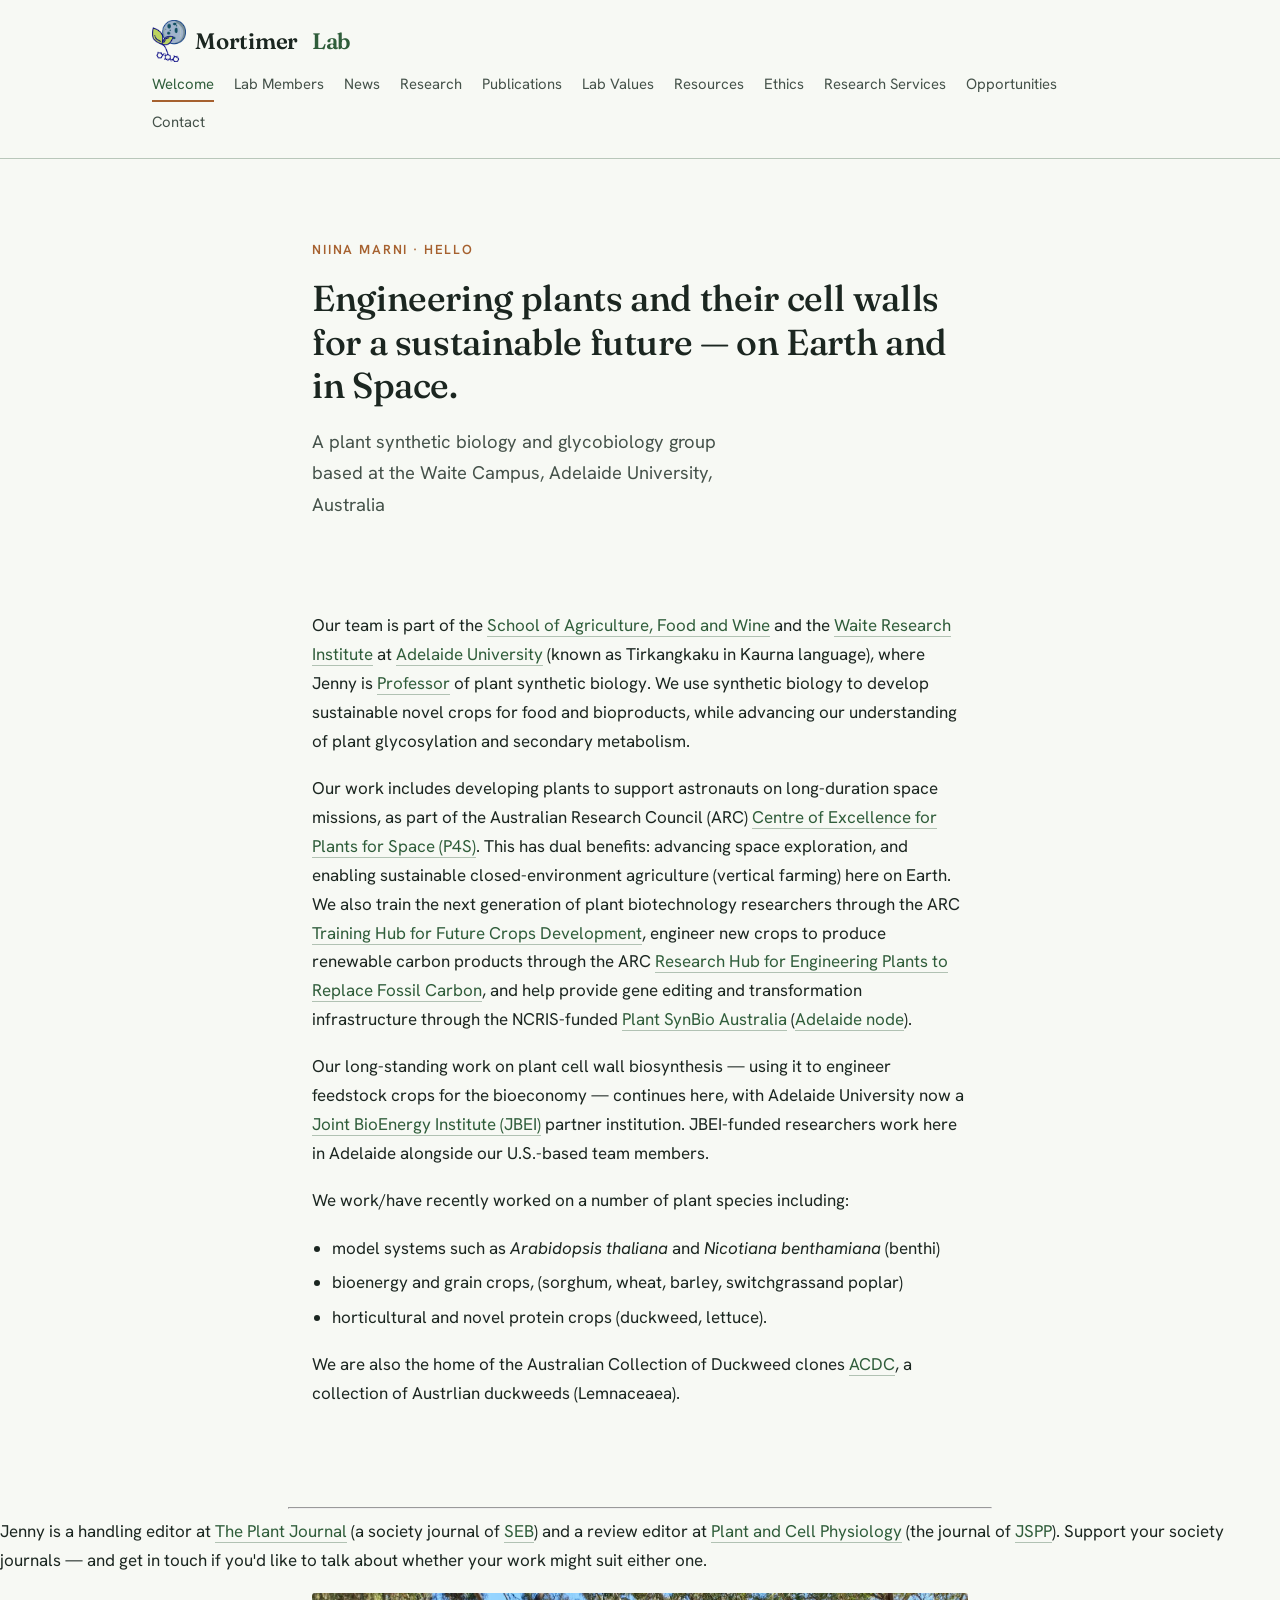
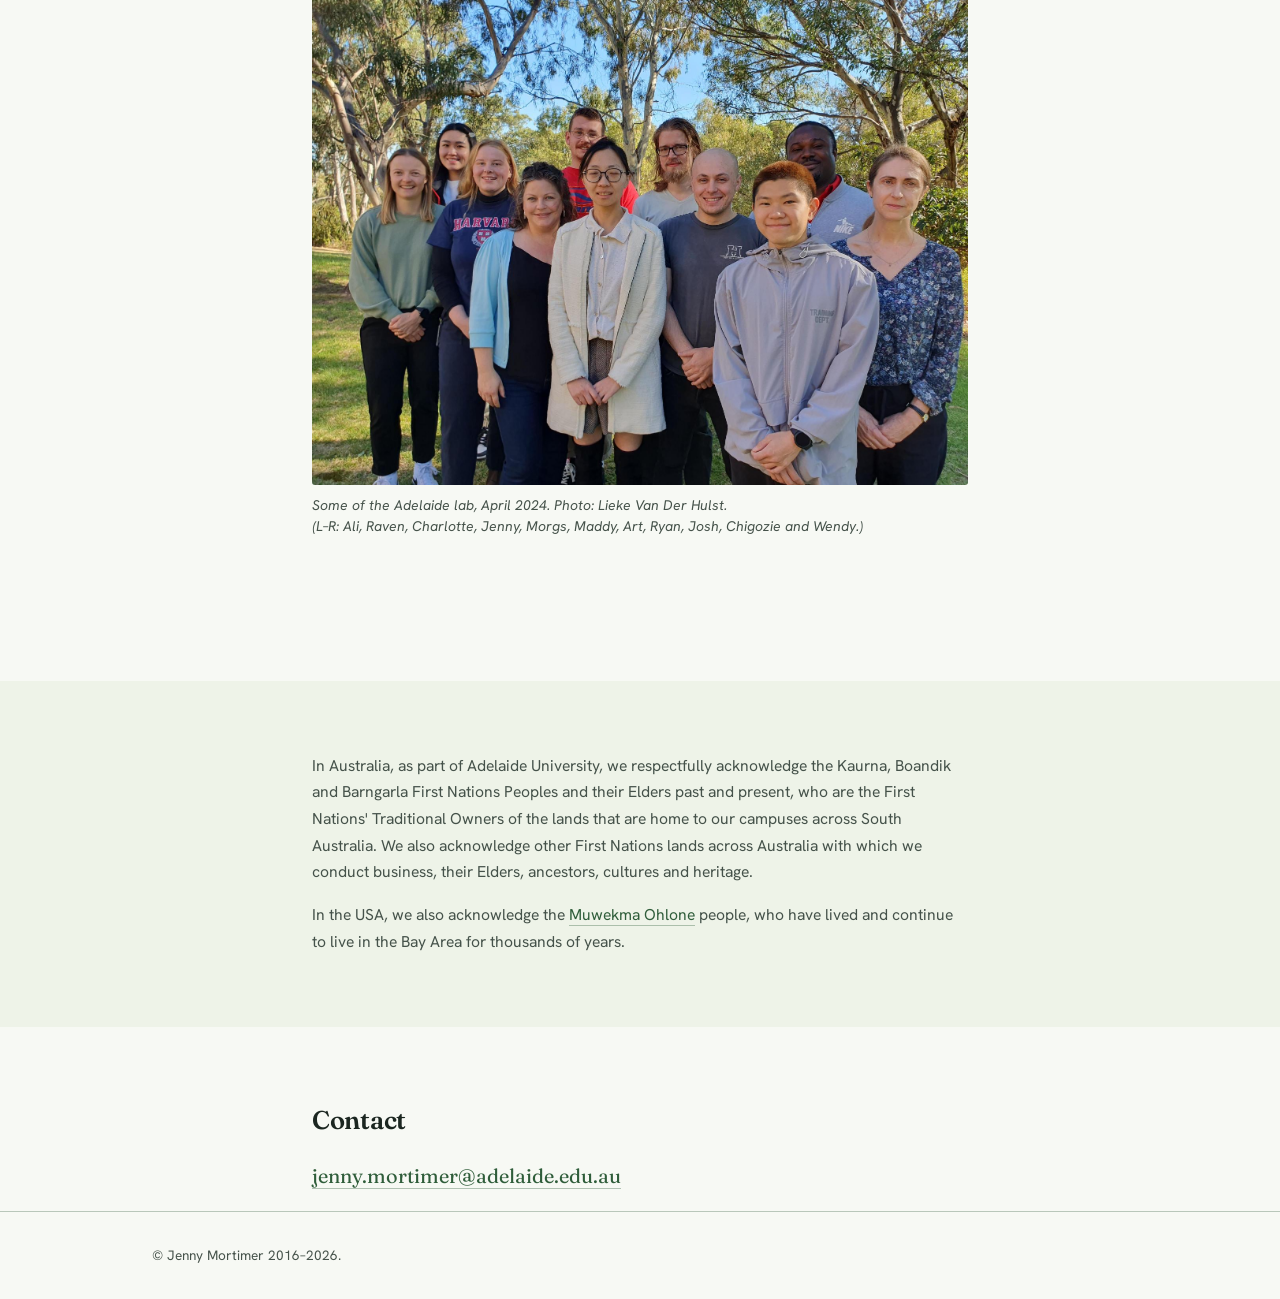
==== commit dcbc7609: "updates" ====
--- a/index.html
+++ b/index.html
@@ -42,8 +42,7 @@
   </section>
 
   <section class="wrap" aria-labelledby="adelaide">
-    <h2 id="adelaide"><span class="kicker">In Adelaide, Australia</span>The Waite Campus</h2>
-    <p>
+        <p>
       Our team is part of the
       <a href="https://adelaideuni.edu.au/about/school/agriculture-food-wine/about/">School of Agriculture, Food and Wine</a>
       and the <a href="https://www.thewaite.org/waite-partners/waite-research-institute/">Waite Research Institute</a>
@@ -83,7 +82,7 @@
     </p>
   </section>
 
-  <hr class="divider" aria-hidden="true">
+  <hr class="wrap" aria-hidden="true">
 
       <p>
       Jenny is a handling editor at <a href="https://onlinelibrary.wiley.com/journal/1365313x">The Plant Journal</a>
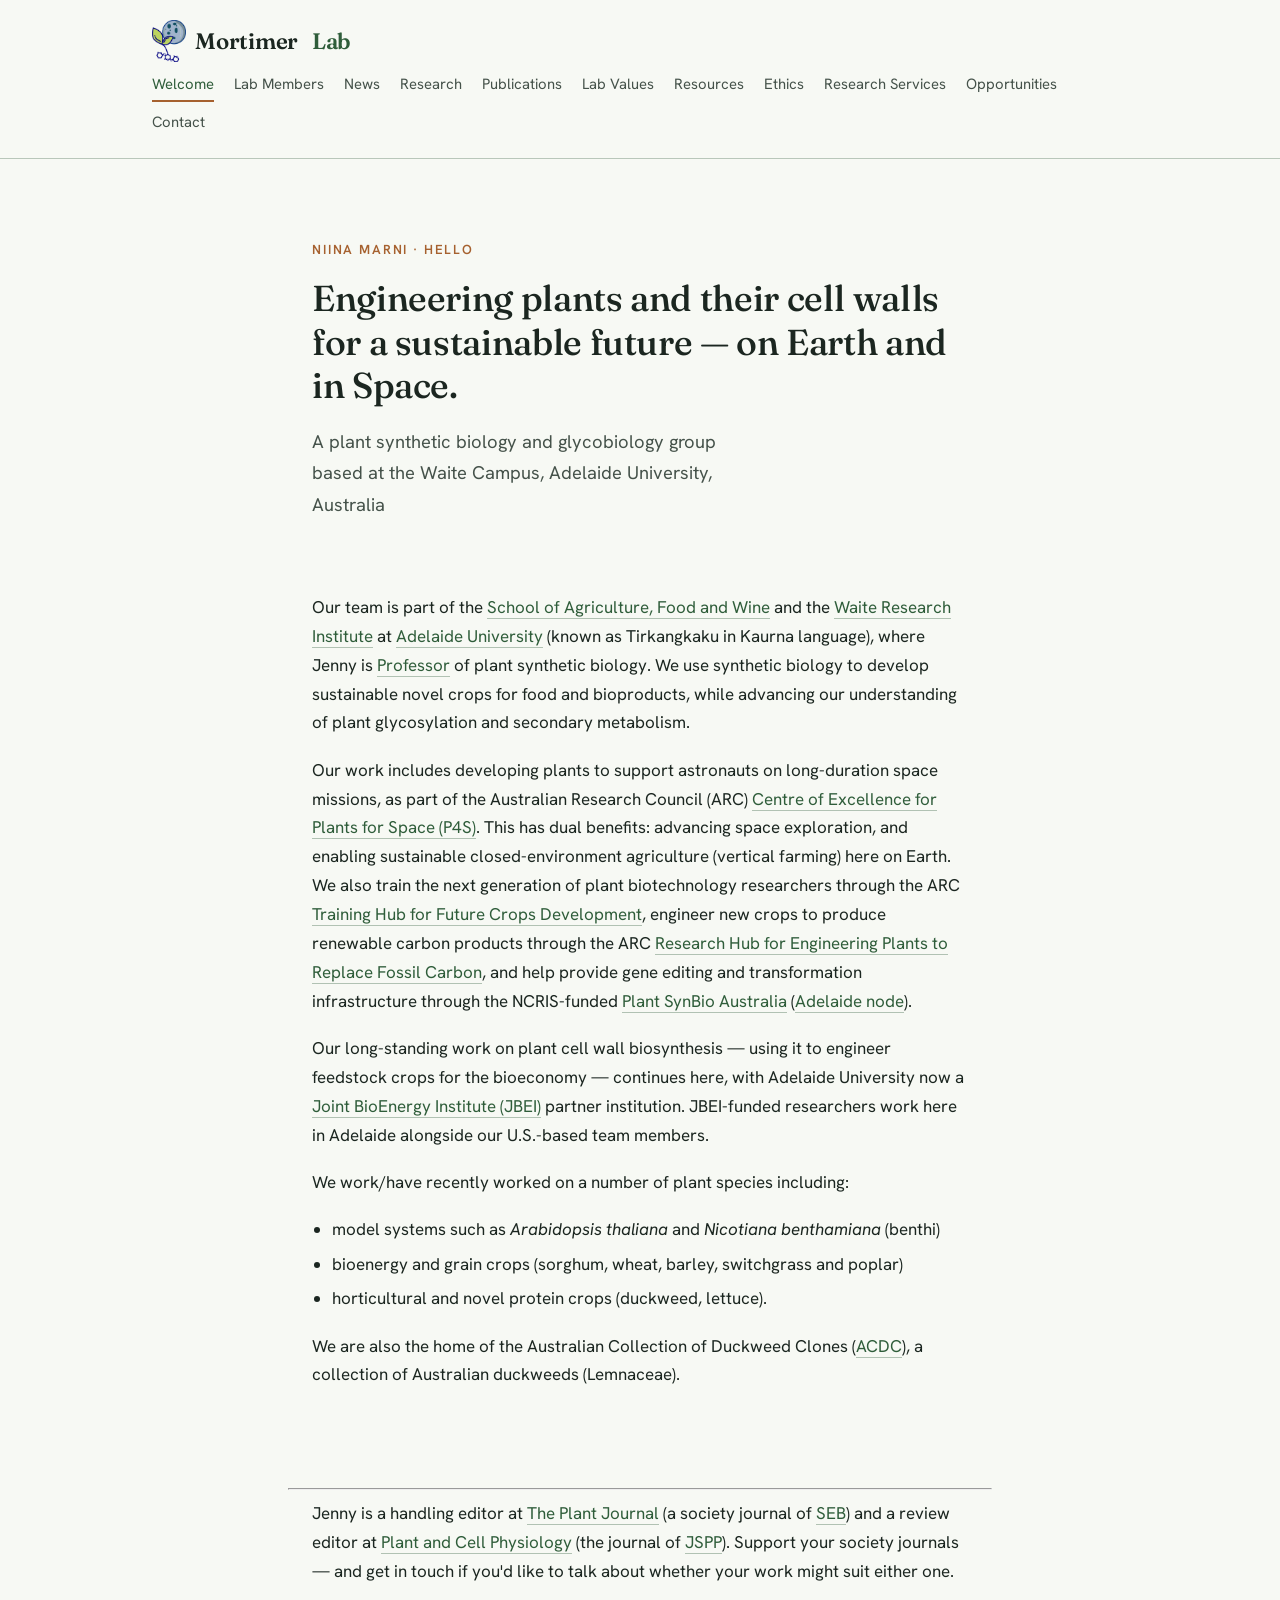
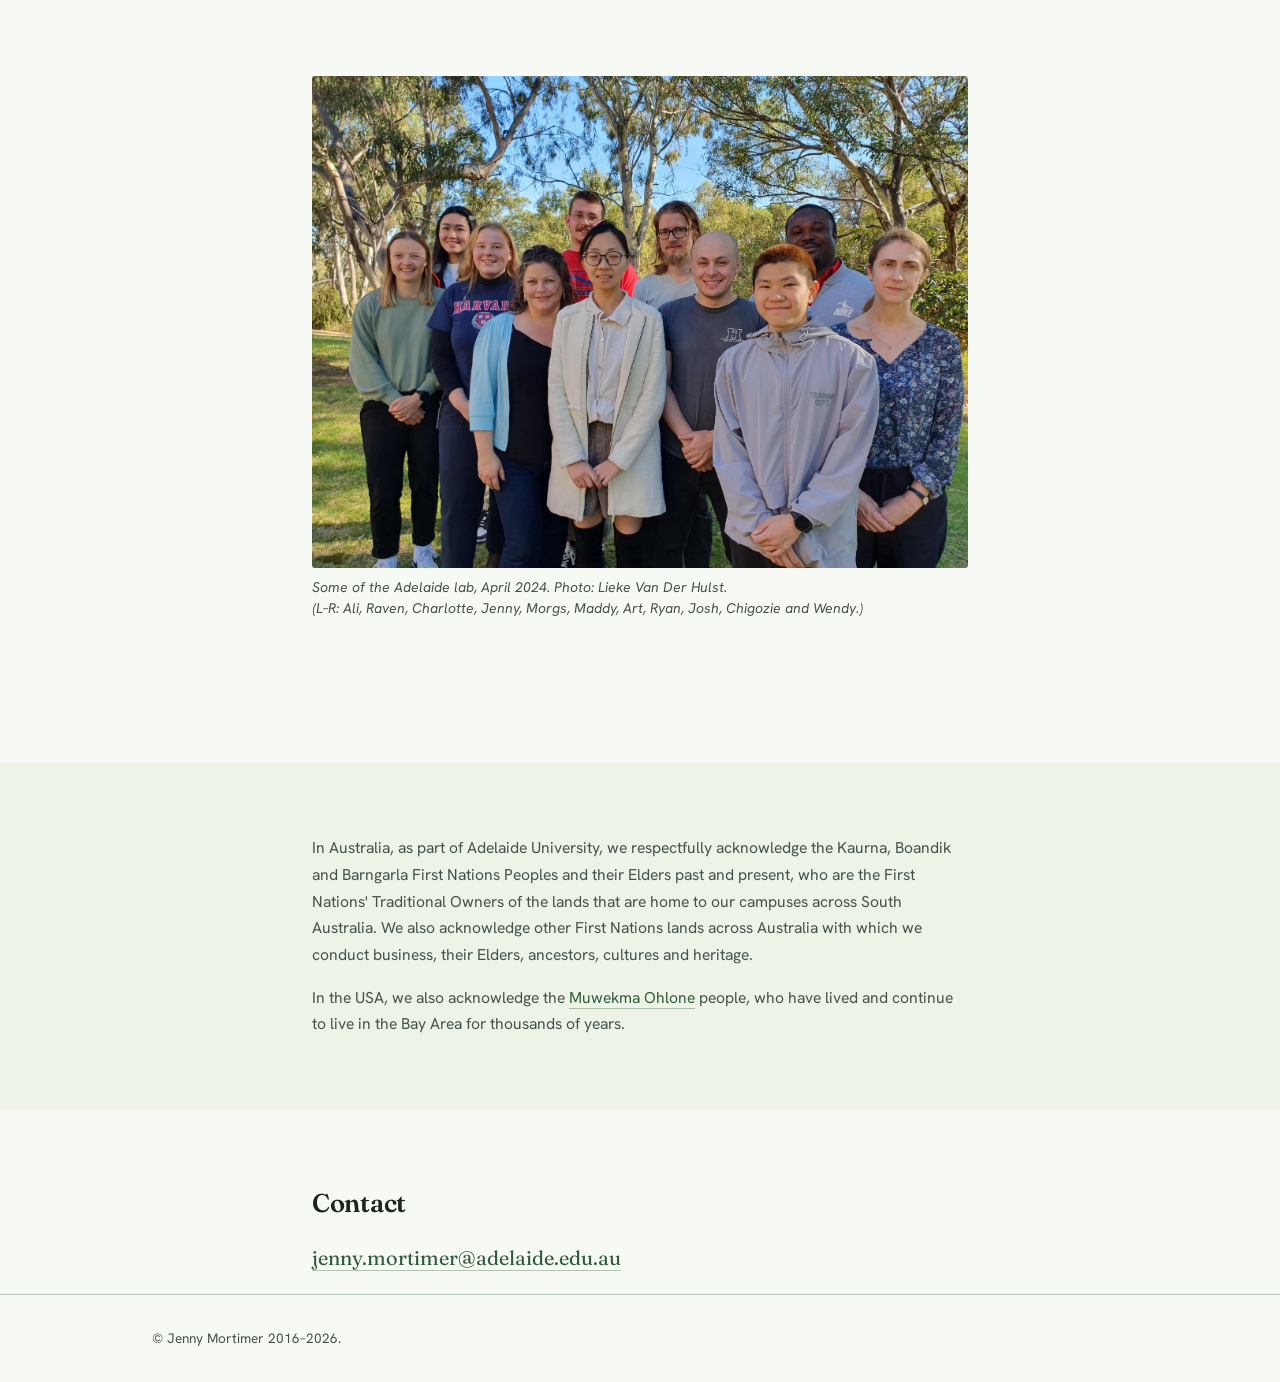
==== commit 77b687b0: "Add files via upload" ====
--- a/index.html
+++ b/index.html
@@ -38,16 +38,15 @@
     <p class="eyebrow">Niina marni&nbsp;·&nbsp;Hello</p>
     <h1 id="thesis">Engineering plants and their cell walls for a sustainable future — on Earth and in Space.</h1>
     <p class="lede">A plant synthetic biology and glycobiology group based at the Waite&nbsp;Campus, Adelaide&nbsp;University, Australia</p>
-    </p>
   </section>
 
-  <section class="wrap" aria-labelledby="adelaide">
-        <p>
+  <section class="wrap">
+    <p>
       Our team is part of the
       <a href="https://adelaideuni.edu.au/about/school/agriculture-food-wine/about/">School of Agriculture, Food and Wine</a>
       and the <a href="https://www.thewaite.org/waite-partners/waite-research-institute/">Waite Research Institute</a>
       at <a href="https://adelaideuni.edu.au/">Adelaide University</a> (known as Tirkangkaku in Kaurna language), where
-      Jenny is 
+      Jenny is
       <a href="https://researchers.adelaide.edu.au/profile/jenny.mortimer">Professor</a> of plant synthetic biology.
       We use synthetic biology to develop sustainable novel crops for food and bioproducts, while advancing our
       understanding of plant glycosylation and secondary metabolism.
@@ -69,22 +68,21 @@
       continues here, with Adelaide University now a <a href="http://www.jbei.org">Joint BioEnergy Institute (JBEI)</a>
       partner institution. JBEI-funded researchers work here in Adelaide alongside our U.S.-based team members.
     </p>
-    <p>
-      We work/have recently worked on a number of plant species including:</p>
-      <ul>
-        <li>model systems such as <i>Arabidopsis thaliana</i> and <i>Nicotiana benthamiana</i> (benthi)</li>
-        <li>bioenergy and grain crops, (sorghum, wheat, barley, switchgrassand poplar)</li>
-        <li>horticultural and novel protein crops (duckweed, lettuce).</li>
-      </ul>
-    </p>
-    <p>We are also the home of the Australian Collection of Duckweed clones <a href="https://duckweedaustralia.org/">ACDC</a>, 
-      a collection of Austrlian duckweeds (Lemnaceaea).
+    <p>We work/have recently worked on a number of plant species including:</p>
+    <ul>
+      <li>model systems such as <i>Arabidopsis thaliana</i> and <i>Nicotiana benthamiana</i> (benthi)</li>
+      <li>bioenergy and grain crops (sorghum, wheat, barley, switchgrass and poplar)</li>
+      <li>horticultural and novel protein crops (duckweed, lettuce).</li>
+    </ul>
+    <p>We are also the home of the Australian Collection of Duckweed Clones
+      (<a href="https://duckweedaustralia.org/">ACDC</a>), a collection of Australian duckweeds (Lemnaceae).
     </p>
   </section>
 
   <hr class="wrap" aria-hidden="true">
 
-      <p>
+  <section class="wrap">
+    <p>
       Jenny is a handling editor at <a href="https://onlinelibrary.wiley.com/journal/1365313x">The Plant Journal</a>
       (a society journal of <a href="https://www.sebiology.org/">SEB</a>) and a review editor at
       <a href="https://academic.oup.com/pcp">Plant and Cell Physiology</a> (the journal of
@@ -102,7 +100,7 @@
         (L–R: Ali, Raven, Charlotte, Jenny, Morgs, Maddy, Art, Ryan, Josh, Chigozie and Wendy.)
       </figcaption>
     </figure>
-    
+  </section>
 
 </main>
 
